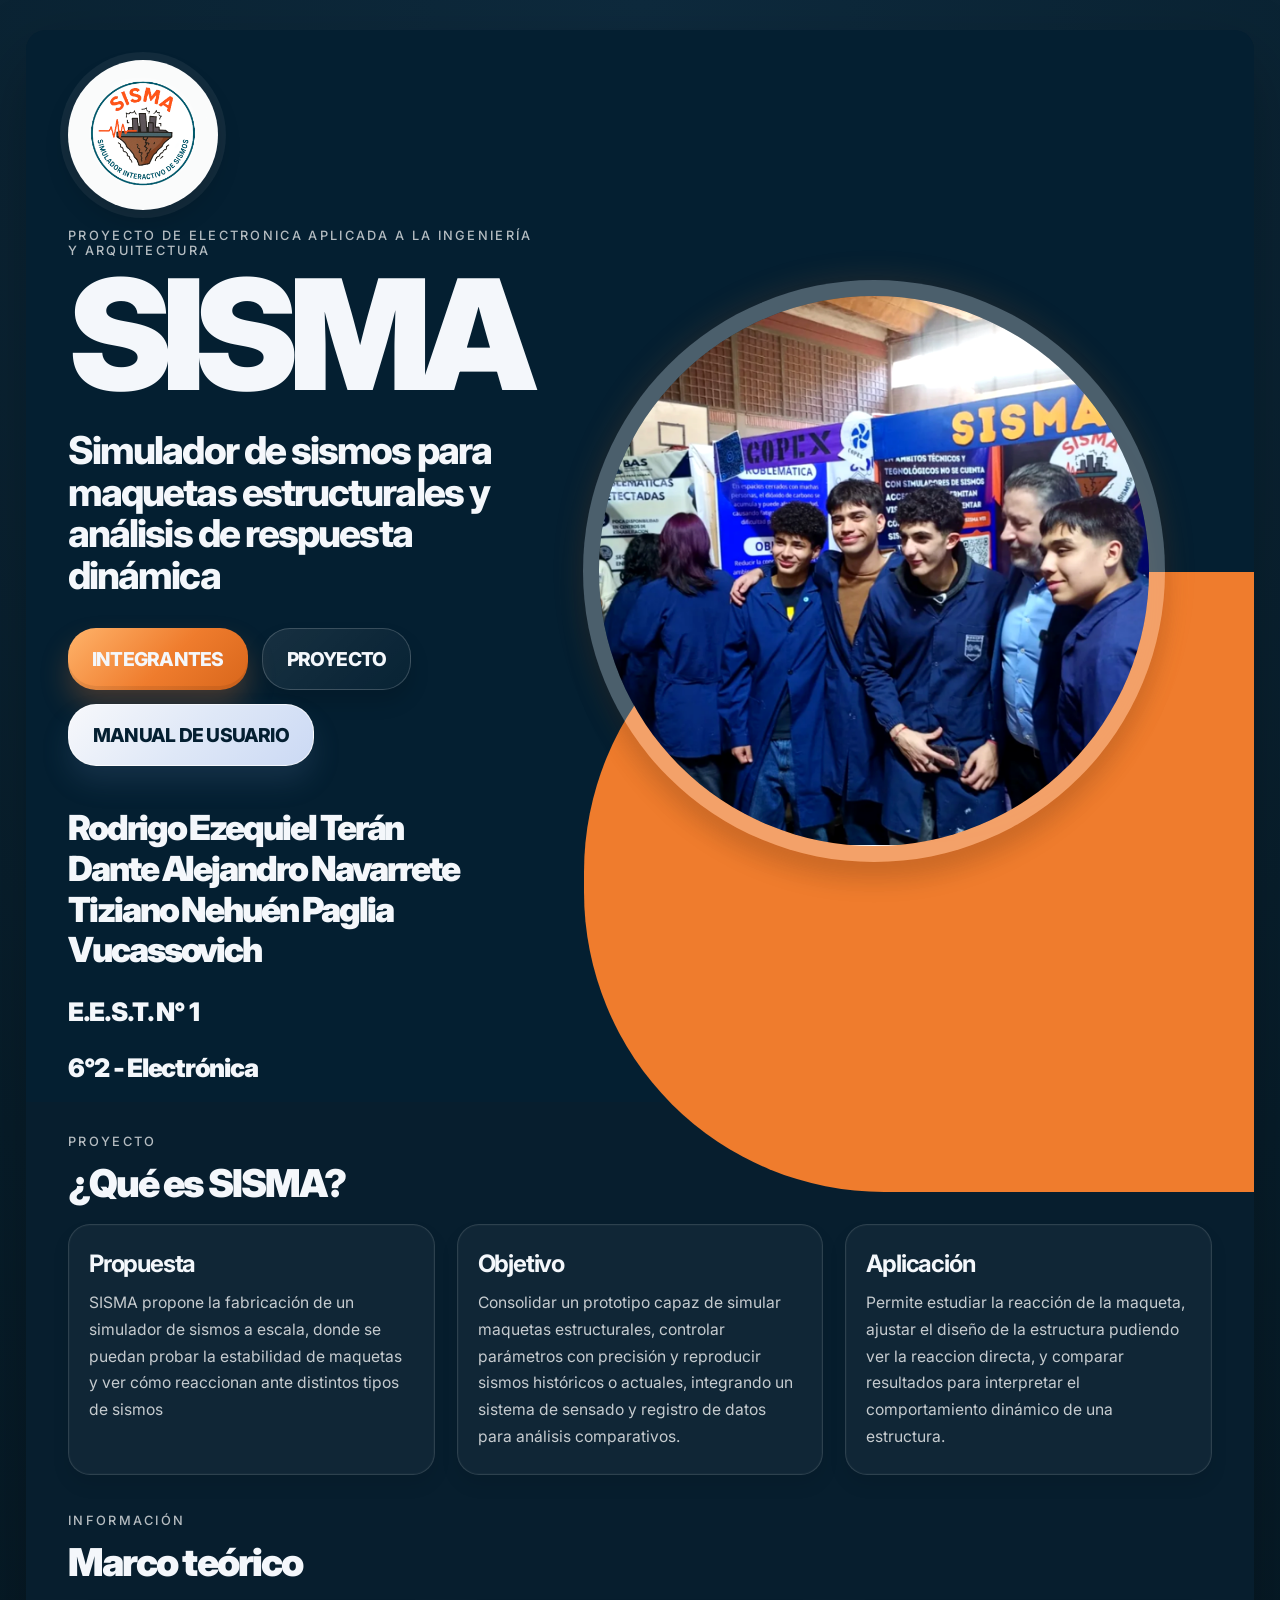
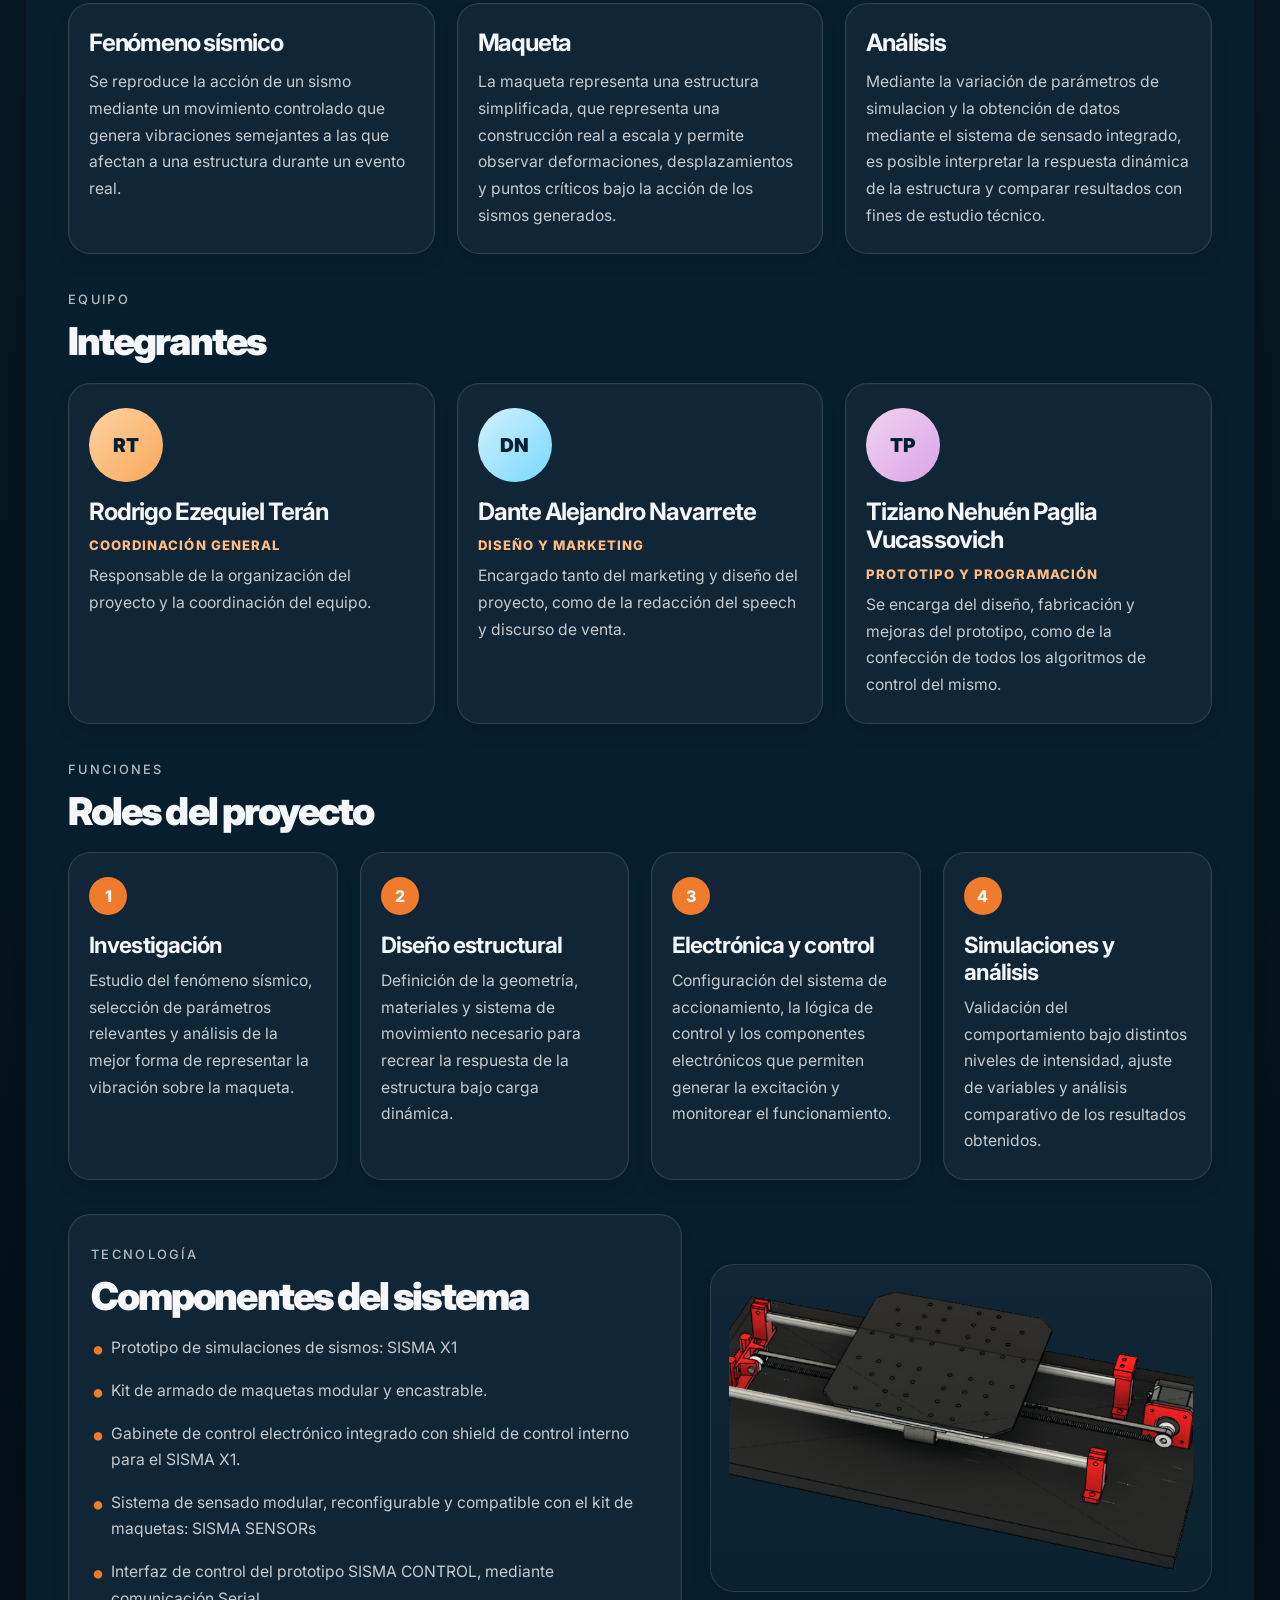
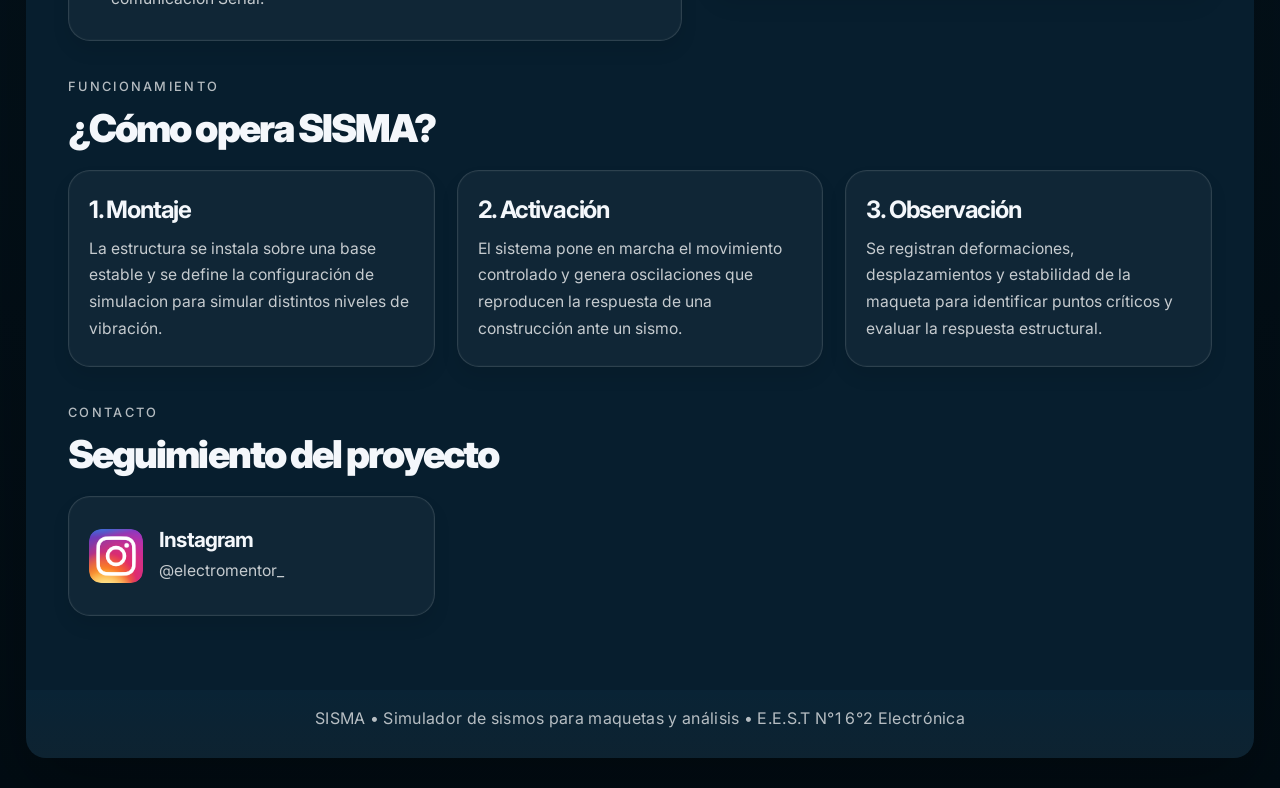
==== index.html @ 243d4f18 "imagenes" ====
<!DOCTYPE html>
<html lang="es">

<head>
    <meta charset="UTF-8">
    <meta name="viewport" content="width=device-width, initial-scale=1.0">
    <meta name="description" content="SISMA - Simulador de sismos para maquetas y análisis.">
    <title>SISMA | Simulador Interactivo de Sismos</title>
    <link rel="icon" href="Logo 3.png" type="image/png">
    <link rel="preconnect" href="https://fonts.googleapis.com">
    <link rel="preconnect" href="https://fonts.gstatic.com" crossorigin>
    <link href="https://fonts.googleapis.com/css2?family=Inter:wght@300;400;500;600;700;800;900&display=swap" rel="stylesheet">
    <link rel="stylesheet" href="style.css">
</head>

<body>
    <div class="page-shell">
        <header class="hero" id="inicio">
            <div class="hero-left">
                <div class="brand-badge">
                    <img src="Logo 3.png" alt="Logo SISMA">
                </div>

                <div class="eyebrow">Proyecto de electronica aplicada a la ingeniería y arquitectura</div>
                <h1 class="big-title">SISMA</h1>

                <p class="hero-copy">Simulador de sismos para maquetas estructurales y análisis de respuesta dinámica</p>

                <div class="hero-actions">
                    <a class="button primary" href="#equipo">Integrantes</a>
                    <a class="button secondary" href="#proyecto">Proyecto</a>
                    <a class="button tertiary" href="manual.html" target="_blank" rel="noopener">Manual de usuario</a>
                </div>

                <div class="team-summary" id="equipo">
                    <h3>
                        Rodrigo Ezequiel Terán<br>
                        Dante Alejandro Navarrete<br>
                        Tiziano Nehuén Paglia Vucassovich
                    </h3>
                </div>

                <div class="school-line">E.E.S.T. N° 1</div>
                <div class="school-line">6°2 - Electrónica</div>
            </div>

            <div class="hero-right">
                <div class="photo-scene">
                    <div class="photo-frame">
                        <img src="Feria Regional 2025.png" alt="Feria Regional SISMA">
                    </div>
                </div>
            </div>

            
        </header>

        <main class="main-content">
            <section class="section" id="proyecto">
                <div class="section-head">
                    <p class="kicker">Proyecto</p>
                    <h2>¿Qué es SISMA?</h2>
                </div>

                <div class="info-grid">

                    <article class="info-card">
                        <h3>Propuesta</h3>
                        <p>SISMA propone la fabricación de un simulador de sismos a escala, donde se puedan probar la estabilidad de maquetas y ver cómo reaccionan ante distintos tipos de sismos</p>
                    </article>

                    <article class="info-card">
                        <h3>Objetivo</h3>
                        <p>Consolidar un prototipo capaz de simular maquetas estructurales, controlar parámetros con precisión y reproducir sismos históricos o actuales, integrando un sistema de sensado y registro de datos para análisis comparativos.</p>
                    </article>

                    

                    <article class="info-card">
                        <h3>Aplicación</h3>
                        <p>Permite estudiar la reacción de la maqueta, ajustar el diseño de la estructura pudiendo ver la reaccion directa, y comparar resultados para interpretar el comportamiento dinámico de una estructura.</p>
                    </article>
                </div>
            </section>

            <section class="section">
                <div class="section-head">
                    <p class="kicker">Información</p>
                    <h2>Marco teórico</h2>
                </div>

                <div class="info-grid">
                    <article class="info-card">
                        <h3>Fenómeno sísmico</h3>
                        <p>Se reproduce la acción de un sismo mediante un movimiento controlado que genera vibraciones semejantes a las que afectan a una estructura durante un evento real.</p>
                    </article>

                    <article class="info-card">
                        <h3>Maqueta</h3>
                        <p>La maqueta representa una estructura simplificada, que representa una construcción real a escala y permite observar deformaciones, desplazamientos y puntos críticos bajo la acción de los sismos generados.</p>
                    </article>

                    <article class="info-card">
                        <h3>Análisis</h3>
                        <p>Mediante la variación de parámetros de simulacion y la obtención de datos mediante el sistema de sensado integrado, es posible interpretar la respuesta dinámica de la estructura y comparar resultados con fines de estudio técnico.</p>
                    </article>
                </div>
            </section>

            <section class="section">
                <div class="section-head">
                    <p class="kicker">Equipo</p>
                    <h2>Integrantes</h2>
                </div>

                <div class="team-grid">
                    <article class="member-card">
                        <div class="avatar avatar-one">RT</div>
                        <h3>Rodrigo Ezequiel Terán</h3>
                        <span class="role">Coordinación general</span>
                        <p>Responsable de la organización del proyecto y la coordinación del equipo.</p>
                    </article>

                    <article class="member-card">
                        <div class="avatar avatar-two">DN</div>
                        <h3>Dante Alejandro Navarrete</h3>
                        <span class="role">Diseño y marketing</span>
                        <p>Encargado tanto del marketing y diseño del proyecto, como de la redacción del speech y discurso de venta.</p>
                    </article>

                    <article class="member-card">
                        <div class="avatar avatar-three">TP</div>
                        <h3>Tiziano Nehuén Paglia Vucassovich</h3>
                        <span class="role">Prototipo y programación</span>
                        <p>Se encarga del diseño, fabricación y mejoras del prototipo, como de la confección de todos los algoritmos de control del mismo.</p>
                    </article>
                </div>
            </section>

            <section class="section">
                <div class="section-head">
                    <p class="kicker">Funciones</p>
                    <h2>Roles del proyecto</h2>
                </div>

                <div class="role-grid">
                    <article class="role-card">
                        <span class="role-tag">1</span>
                        <h3>Investigación</h3>
                        <p>Estudio del fenómeno sísmico, selección de parámetros relevantes y análisis de la mejor forma de representar la vibración sobre la maqueta.</p>
                    </article>

                    <article class="role-card">
                        <span class="role-tag">2</span>
                        <h3>Diseño estructural</h3>
                        <p>Definición de la geometría, materiales y sistema de movimiento necesario para recrear la respuesta de la estructura bajo carga dinámica.</p>
                    </article>

                    <article class="role-card">
                        <span class="role-tag">3</span>
                        <h3>Electrónica y control</h3>
                        <p>Configuración del sistema de accionamiento, la lógica de control y los componentes electrónicos que permiten generar la excitación y monitorear el funcionamiento.</p>
                    </article>

                    <article class="role-card">
                        <span class="role-tag">4</span>
                        <h3>Simulaciones y análisis</h3>
                        <p>Validación del comportamiento bajo distintos niveles de intensidad, ajuste de variables y análisis comparativo de los resultados obtenidos.</p>
                    </article>
                </div>
            </section>

            <section class="section split-section">
                <div class="tech-panel">
                    <div class="section-head left-aligned">
                        <p class="kicker">Tecnología</p>
                        <h2>Componentes del sistema</h2>
                    </div>

                    <ul class="tech-list">
                        <li>Prototipo de simulaciones de sismos: SISMA X1</li>
                        <li>Kit de armado de maquetas modular y encastrable.</li>
                        <li>Gabinete de control electrónico integrado con shield de control interno para el SISMA X1.</li>
                        <li>Sistema de sensado modular, reconfigurable y compatible con el kit de maquetas: SISMA SENSORs</li>
                        <li>Interfaz de control del prototipo SISMA CONTROL, mediante comunicación Serial.</li>
                    </ul>
                </div>

                <a class="prototype-link" href="galeria.html" aria-label="Ver todas las imágenes del prototipo SISMA">
                    <div class="prototype-panel">
                        <img src="Prototipo.png" alt="Prototipo SISMA">
                    </div>
                </a>
            </section>

            <section class="section">
                <div class="section-head">
                    <p class="kicker">Funcionamiento</p>
                    <h2>¿Cómo opera SISMA?</h2>
                </div>

                <div class="info-grid">
                    <article class="info-card">
                        <h3>1. Montaje</h3>
                        <p>La estructura se instala sobre una base estable y se define la configuración de simulacion para simular distintos niveles de vibración.</p>
                    </article>

                    <article class="info-card">
                        <h3>2. Activación</h3>
                        <p>El sistema pone en marcha el movimiento controlado y genera oscilaciones que reproducen la respuesta de una construcción ante un sismo.</p>
                    </article>

                    <article class="info-card">
                        <h3>3. Observación</h3>
                        <p>Se registran deformaciones, desplazamientos y estabilidad de la maqueta para identificar puntos críticos y evaluar la respuesta estructural.</p>
                    </article>
                </div>
            </section>

            <section class="section">
                <div class="section-head">
                    <p class="kicker">Contacto</p>
                    <h2>Seguimiento del proyecto</h2>
                </div>

                <div class="contact-grid">
                    <a class="contact-card" href="https://www.instagram.com/electromentor_/" target="_blank" rel="noopener" aria-label="Instagram SISMA">
                        <img src="instagram.png" alt="Instagram SISMA">
                        <div>
                            <h3>Instagram</h3>
                            <span>@electromentor_</span>
                        </div>
                    </a>

                   
                </div>
            </section>
        </main>

        <footer class="site-footer">
            SISMA • Simulador de sismos para maquetas y análisis • E.E.S.T N°1 6°2 Electrónica
        </footer>
    </div>
</body>

</html>
---- style.css ----
:root {
    --navy: #041f31;
    --navy-soft: #0d2d42;
    --orange: #ef7c2d;
    --orange-deep: #d8661b;
    --orange-soft: #ffb36a;
    --white: #f4f7fb;
    --muted: rgba(255, 255, 255, 0.76);
    --panel: rgba(255, 255, 255, 0.04);
    --line: rgba(255, 255, 255, 0.12);
    --shadow: rgba(3, 19, 31, 0.22);
    --bg: #dfe2e6;
    --glow: rgba(239, 124, 45, 0.32);
}

* {
    box-sizing: border-box;
}

html {
    scroll-behavior: smooth;
}

body {
    margin: 0;
    background: radial-gradient(circle at top, #0e2a3d 0%, #071d2a 32%, #020c13 100%);
    color: var(--white);
    font-family: 'Inter', sans-serif;
    -webkit-font-smoothing: antialiased;
    -moz-osx-font-smoothing: grayscale;
}

img {
    max-width: 100%;
    display: block;
}

p,
h1,
h2,
h3,
h4 {
    margin: 0;
}

a {
    color: inherit;
    text-decoration: none;
}

.page-shell {
    position: relative;
    width: min(1320px, calc(100% - 52px));
    margin: 30px auto;
    background: var(--navy);
    border-radius: 20px;
    overflow: hidden;
    box-shadow: 0 30px 70px rgba(0, 0, 0, 0.28);
}

.hero {
    position: relative;
    display: grid;
    grid-template-columns: 0.9fr 1.3fr;
    align-items: center;
    min-height: 820px;
    padding: 30px 42px 20px;
    background: var(--navy);
}

.hero::after {
    content: "";
    position: absolute;
    right: -130px;
    bottom: -90px;
    width: 800px;
    height: 620px;
    background: var(--orange);
    border-radius: 300px 0 0 300px;
    z-index: 0;
}

.hero-left,
.hero-right {
    position: relative;
    z-index: 1;
}

.brand-badge {
    display: inline-flex;
    align-items: center;
    justify-content: center;
    width: 150px;
    height: 150px;
    border-radius: 50%;
    background: rgba(255, 255, 255, 0.98);
    margin-bottom: 18px;
    box-shadow: 0 12px 24px rgba(0, 0, 0, 0.15), 0 0 0 8px rgba(255, 255, 255, 0.06);
    overflow: hidden;
    animation: floatBadge 4.5s ease-in-out infinite;
}

.brand-badge img {
    width: 88%;
    height: 88%;
    object-fit: contain;
    border-radius: 50%;
}

@keyframes floatBadge {
    0%, 100% { transform: translateY(0px); }
    50% { transform: translateY(-8px); }
}

.eyebrow,
.kicker {
    display: inline-block;
    font-size: 0.8rem;
    letter-spacing: 0.18em;
    text-transform: uppercase;
    color: rgba(255, 255, 255, 0.7);
    font-weight: 500;
}

.big-title {
    margin-top: 8px;
    font-size: clamp(5.1rem, 12vw, 13rem);
    line-height: 0.88;
    font-weight: 900;
    letter-spacing: -0.07em;
    color: var(--white);
}

.hero-copy {
    margin-top: 28px;
    max-width: 760px;
    font-size: clamp(2.1rem, 3vw, 4rem);
    line-height: 1.08;
    letter-spacing: -0.05em;
    font-weight: 800;
    color: var(--white);
}

.hero-actions {
    display: flex;
    flex-wrap: wrap;
    gap: 14px;
    margin-top: 32px;
}

.button {
    position: relative;
    display: inline-flex;
    align-items: center;
    justify-content: center;
    min-height: 62px;
    padding: 0 24px;
    border-radius: 28px;
    font-size: 1.2rem;
    font-weight: 800;
    letter-spacing: -0.04em;
    text-transform: uppercase;
    overflow: hidden;
    isolation: isolate;
    transition: transform 0.25s ease, box-shadow 0.25s ease, filter 0.25s ease, border-color 0.25s ease;
    box-shadow: 0 12px 20px rgba(0, 0, 0, 0.14);
}

.button::before {
    content: "";
    position: absolute;
    inset: 0;
    background: linear-gradient(120deg, transparent 0%, rgba(255, 255, 255, 0.38) 48%, transparent 100%);
    transform: translateX(-140%);
    transition: transform 0.7s ease;
    z-index: -1;
}

.button:hover,
.button:focus-visible {
    transform: translateY(-3px) scale(1.01);
    filter: brightness(1.06);
    box-shadow: 0 18px 26px rgba(0, 0, 0, 0.18), 0 0 24px rgba(255, 179, 106, 0.2);
}

.button:hover::before,
.button:focus-visible::before {
    transform: translateX(140%);
}

.button.primary {
    background: linear-gradient(135deg, var(--orange-soft), var(--orange) 55%, var(--orange-deep));
    color: var(--white);
    box-shadow: inset 0 -4px 0 rgba(0, 0, 0, 0.08), 0 16px 28px rgba(239, 124, 45, 0.26);
}

.button.secondary {
    border: 1px solid rgba(255, 255, 255, 0.18);
    color: var(--white);
    background: linear-gradient(135deg, rgba(255, 255, 255, 0.08), rgba(255, 255, 255, 0.02));
}

.button.tertiary {
    background: linear-gradient(135deg, #f7f8fb, #dfe8f7 50%, #cbd9f4);
    color: var(--navy);
    border: 1px solid rgba(255, 255, 255, 0.7);
    box-shadow: 0 16px 28px rgba(97, 126, 170, 0.18);
}

.team-summary {
    margin-top: 42px;
    max-width: 780px;
}

.team-summary h3 {
    font-size: clamp(1.5rem, 2.7vw, 3.3rem);
    line-height: 1.18;
    letter-spacing: -0.06em;
    font-weight: 900;
    color: var(--white);
}

.school-line {
    margin-top: 26px;
    font-size: clamp(1.35rem, 2vw, 2.5rem);
    line-height: 1.15;
    letter-spacing: -0.05em;
    font-weight: 900;
    color: var(--white);
}

.hero-right {
    display: flex;
    justify-content: flex-end;
    align-items: center;
    min-height: 760px;
}

.photo-scene {
    position: relative;
    display: flex;
    align-items: center;
    justify-content: center;
    width: min(900px, 100%);
    height: 700px;
}

.photo-scene::before {
    content: "";
    position: absolute;
    right: 12%;
    top: 50%;
    width: 420px;
    height: 420px;
    transform: translateY(-50%);
    background: radial-gradient(circle at 30% 30%, #ffb26b, #ef7c2d 55%, #d15a00 100%);
    border-radius: 50%;
    box-shadow: 0 20px 40px rgba(239, 124, 45, 0.32);
}

.photo-frame {
    position: relative;
    z-index: 1;
    width: min(680px, 86%);
    aspect-ratio: 1 / 1;
    overflow: hidden;
    border-radius: 50%;
    border: 16px solid rgba(255, 255, 255, 0.16);
    box-shadow: 0 18px 24px rgba(0, 0, 0, 0.15), 0 0 32px rgba(239, 124, 45, 0.15);
    background: rgba(255, 255, 255, 0.15);
    transition: transform 0.35s ease, box-shadow 0.35s ease;
}

.photo-frame:hover {
    transform: scale(1.02) rotate(-1deg);
    box-shadow: 0 22px 34px rgba(0, 0, 0, 0.18), 0 0 32px rgba(239, 124, 45, 0.2);
}

.photo-frame img {
    width: 100%;
    height: 100%;
    object-fit: cover;
    filter: saturate(1.1) contrast(1.08);
    transition: transform 0.35s ease;
}

.photo-frame:hover img {
    transform: scale(1.05);
}

.page-number {
    position: absolute;
    right: 42px;
    bottom: 18px;
    z-index: 2;
    font-size: 1.2rem;
    font-weight: 700;
    color: rgba(255, 255, 255, 0.75);
}

.main-content {
    padding: 28px 42px 40px;
    background: rgba(8, 31, 46, 0.92);
}

.section {
    margin-bottom: 34px;
}

.section-head {
    margin-bottom: 20px;
}

.section-head h2 {
    margin-top: 12px;
    font-size: clamp(2rem, 3vw, 3rem);
    line-height: 1.1;
    letter-spacing: -0.05em;
    font-weight: 900;
    color: var(--white);
}

.left-aligned {
    margin-bottom: 18px;
}

.info-grid,
.team-grid,
.role-grid,
.contact-grid {
    display: grid;
    gap: 22px;
}

.info-grid {
    grid-template-columns: repeat(3, minmax(0, 1fr));
}

.info-card,
.member-card,
.role-card,
.contact-card,
.tech-panel {
    background: var(--panel);
    border: 1px solid var(--line);
    border-radius: 22px;
    padding: 24px 20px;
    box-shadow: inset 0 0 0 1px rgba(255, 255, 255, 0.02), 0 10px 18px rgba(0, 0, 0, 0.08);
    transition: transform 0.28s ease, box-shadow 0.28s ease, border-color 0.28s ease, background 0.28s ease;
}

.info-card:hover,
.member-card:hover,
.role-card:hover,
.contact-card:hover,
.tech-panel:hover,
.prototype-panel:hover {
    transform: translateY(-6px) scale(1.01);
    border-color: rgba(255, 179, 106, 0.38);
    box-shadow: 0 18px 28px rgba(0, 0, 0, 0.14), 0 0 22px rgba(239, 124, 45, 0.12);
}

.info-card h3 {
    font-size: 1.5rem;
    margin-bottom: 12px;
    letter-spacing: -0.05em;
}

.info-card p,
.member-card p,
.role-card p,
.contact-card span,
.tech-list li {
    color: var(--muted);
    line-height: 1.7;
    font-size: 0.98rem;
}

.team-grid {
    grid-template-columns: repeat(3, minmax(0, 1fr));
}

.member-card {
    text-align: left;
}

.avatar {
    width: 74px;
    height: 74px;
    display: grid;
    place-items: center;
    border-radius: 50%;
    margin-bottom: 16px;
    font-size: 1.2rem;
    font-weight: 900;
    color: var(--navy);
}

.avatar-one {
    background: linear-gradient(135deg, #ffd3a1, #f7a75b);
}

.avatar-two {
    background: linear-gradient(135deg, #d1f2ff, #7ad7ff);
}

.avatar-three {
    background: linear-gradient(135deg, #f2d2ef, #d9a5e8);
}

.member-card h3 {
    font-size: 1.5rem;
    line-height: 1.2;
    letter-spacing: -0.04em;
    margin-bottom: 8px;
}

.role {
    display: inline-block;
    margin-bottom: 10px;
    font-size: 0.82rem;
    font-weight: 800;
    letter-spacing: 0.08em;
    text-transform: uppercase;
    color: #ffbc82;
}

.role-grid {
    grid-template-columns: repeat(4, minmax(0, 1fr));
}

.role-card {
    min-height: 220px;
}

.role-tag {
    display: inline-flex;
    width: 38px;
    height: 38px;
    align-items: center;
    justify-content: center;
    border-radius: 50%;
    background: var(--orange);
    color: var(--white);
    font-weight: 800;
    margin-bottom: 16px;
}

.role-card h3 {
    font-size: 1.4rem;
    margin-bottom: 10px;
    letter-spacing: -0.04em;
}

.split-section {
    display: grid;
    grid-template-columns: 1.1fr 0.9fr;
    gap: 28px;
    align-items: center;
}

.tech-panel {
    padding: 28px 22px;
}

.tech-list {
    list-style: none;
    padding: 0;
    margin: 0;
    display: grid;
    gap: 16px;
}

.tech-list li {
    position: relative;
    padding-left: 20px;
}

.tech-list li::before {
    content: "•";
    position: absolute;
    left: 0;
    color: var(--orange);
    font-size: 1.7rem;
    line-height: 1;
}

.prototype-link {
    display: block;
    transition: transform 0.28s ease, filter 0.28s ease;
}

.prototype-link:hover {
    transform: translateY(-4px);
    filter: brightness(1.04);
}

.prototype-panel {
    background: linear-gradient(180deg, rgba(255, 255, 255, 0.04), rgba(255, 255, 255, 0.02));
    border: 1px solid var(--line);
    border-radius: 24px;
    padding: 18px;
    transition: transform 0.28s ease, box-shadow 0.28s ease, border-color 0.28s ease;
    box-shadow: 0 12px 22px rgba(0, 0, 0, 0.08);
}

.prototype-panel img {
    width: 100%;
    border-radius: 18px;
    object-fit: cover;
    min-height: 290px;
    transition: transform 0.35s ease, filter 0.35s ease;
}

.prototype-panel:hover img {
    transform: scale(1.02);
    filter: saturate(1.1) contrast(1.06);
}

.gallery-page {
    min-height: 100vh;
    background: linear-gradient(180deg, #061f2d 0%, #071522 100%);
    color: var(--white);
    padding: 40px 20px 60px;
}

.gallery-shell {
    width: min(1200px, 100%);
    margin: 0 auto;
}

.gallery-header {
    text-align: center;
    margin-bottom: 30px;
}

.gallery-header h1 {
    font-size: clamp(2.2rem, 5vw, 4rem);
    letter-spacing: -0.06em;
    margin-bottom: 12px;
}

.gallery-header p {
    color: var(--muted);
    font-size: 1.05rem;
}

.gallery-grid {
    display: grid;
    grid-template-columns: repeat(auto-fit, minmax(230px, 1fr));
    gap: 22px;
}

.gallery-card {
    background: rgba(255, 255, 255, 0.04);
    border: 1px solid var(--line);
    border-radius: 22px;
    padding: 14px;
    overflow: hidden;
    box-shadow: 0 18px 28px rgba(0, 0, 0, 0.12);
    transition: transform 0.25s ease, border-color 0.25s ease, box-shadow 0.25s ease;
}

.gallery-card:hover {
    transform: translateY(-6px);
    border-color: rgba(255, 179, 106, 0.4);
    box-shadow: 0 22px 32px rgba(0, 0, 0, 0.18), 0 0 18px rgba(239, 124, 45, 0.12);
}

.gallery-card img {
    width: 100%;
    height: 220px;
    object-fit: cover;
    border-radius: 16px;
    display: block;
    transition: transform 0.3s ease;
}

.gallery-card:hover img {
    transform: scale(1.03);
}

.gallery-back {
    display: inline-flex;
    align-items: center;
    justify-content: center;
    margin-bottom: 24px;
    padding: 12px 18px;
    border-radius: 999px;
    border: 1px solid rgba(255, 255, 255, 0.18);
    background: rgba(255, 255, 255, 0.04);
    color: var(--white);
    font-weight: 700;
    transition: transform 0.25s ease, background 0.25s ease;
}

.gallery-back:hover {
    transform: translateX(-2px);
    background: rgba(255, 255, 255, 0.08);
}

.contact-grid {
    grid-template-columns: repeat(3, minmax(0, 1fr));
}

.contact-card {
    display: flex;
    align-items: center;
    gap: 16px;
    min-height: 120px;
}

.contact-card img {
    width: 54px;
    height: 54px;
    object-fit: contain;
    border-radius: 12px;
    transition: transform 0.25s ease;
}

.contact-card:hover img {
    transform: rotate(-6deg) scale(1.08);
}

.contact-card h3 {
    font-size: 1.3rem;
    margin-bottom: 6px;
    letter-spacing: -0.04em;
}

.site-footer {
    padding: 18px 20px 30px;
    text-align: center;
    color: rgba(255, 255, 255, 0.7);
    letter-spacing: 0.02em;
    background: linear-gradient(180deg, rgba(255, 255, 255, 0.02), rgba(239, 124, 45, 0.04));
}

:focus-visible {
    outline: 3px solid rgba(255, 179, 106, 0.9);
    outline-offset: 3px;
}

@media (max-width: 1100px) {
    .hero {
        grid-template-columns: 1fr;
        padding-bottom: 60px;
    }

    .hero::after {
        right: -140px;
        bottom: -40px;
        width: 740px;
        height: 510px;
    }

    .hero-right {
        min-height: 440px;
        margin-top: 20px;
    }

    .photo-scene {
        width: min(620px, 100%);
        height: 500px;
    }

    .info-grid,
    .team-grid,
    .role-grid,
    .contact-grid,
    .split-section {
        grid-template-columns: 1fr;
    }
}

@media (max-width: 640px) {
    .page-shell {
        width: calc(100% - 18px);
        margin: 10px auto;
    }

    .hero {
        padding: 18px 18px 18px;
        min-height: auto;
    }

    .brand-badge {
        width: 112px;
        height: 112px;
    }

    .big-title {
        font-size: 4.5rem;
    }

    .hero-copy {
        font-size: 2.1rem;
    }

    .button {
        width: 100%;
    }

    .main-content {
        padding: 18px 18px 26px;
    }

    .section-head h2 {
        font-size: 2.2rem;
    }
}
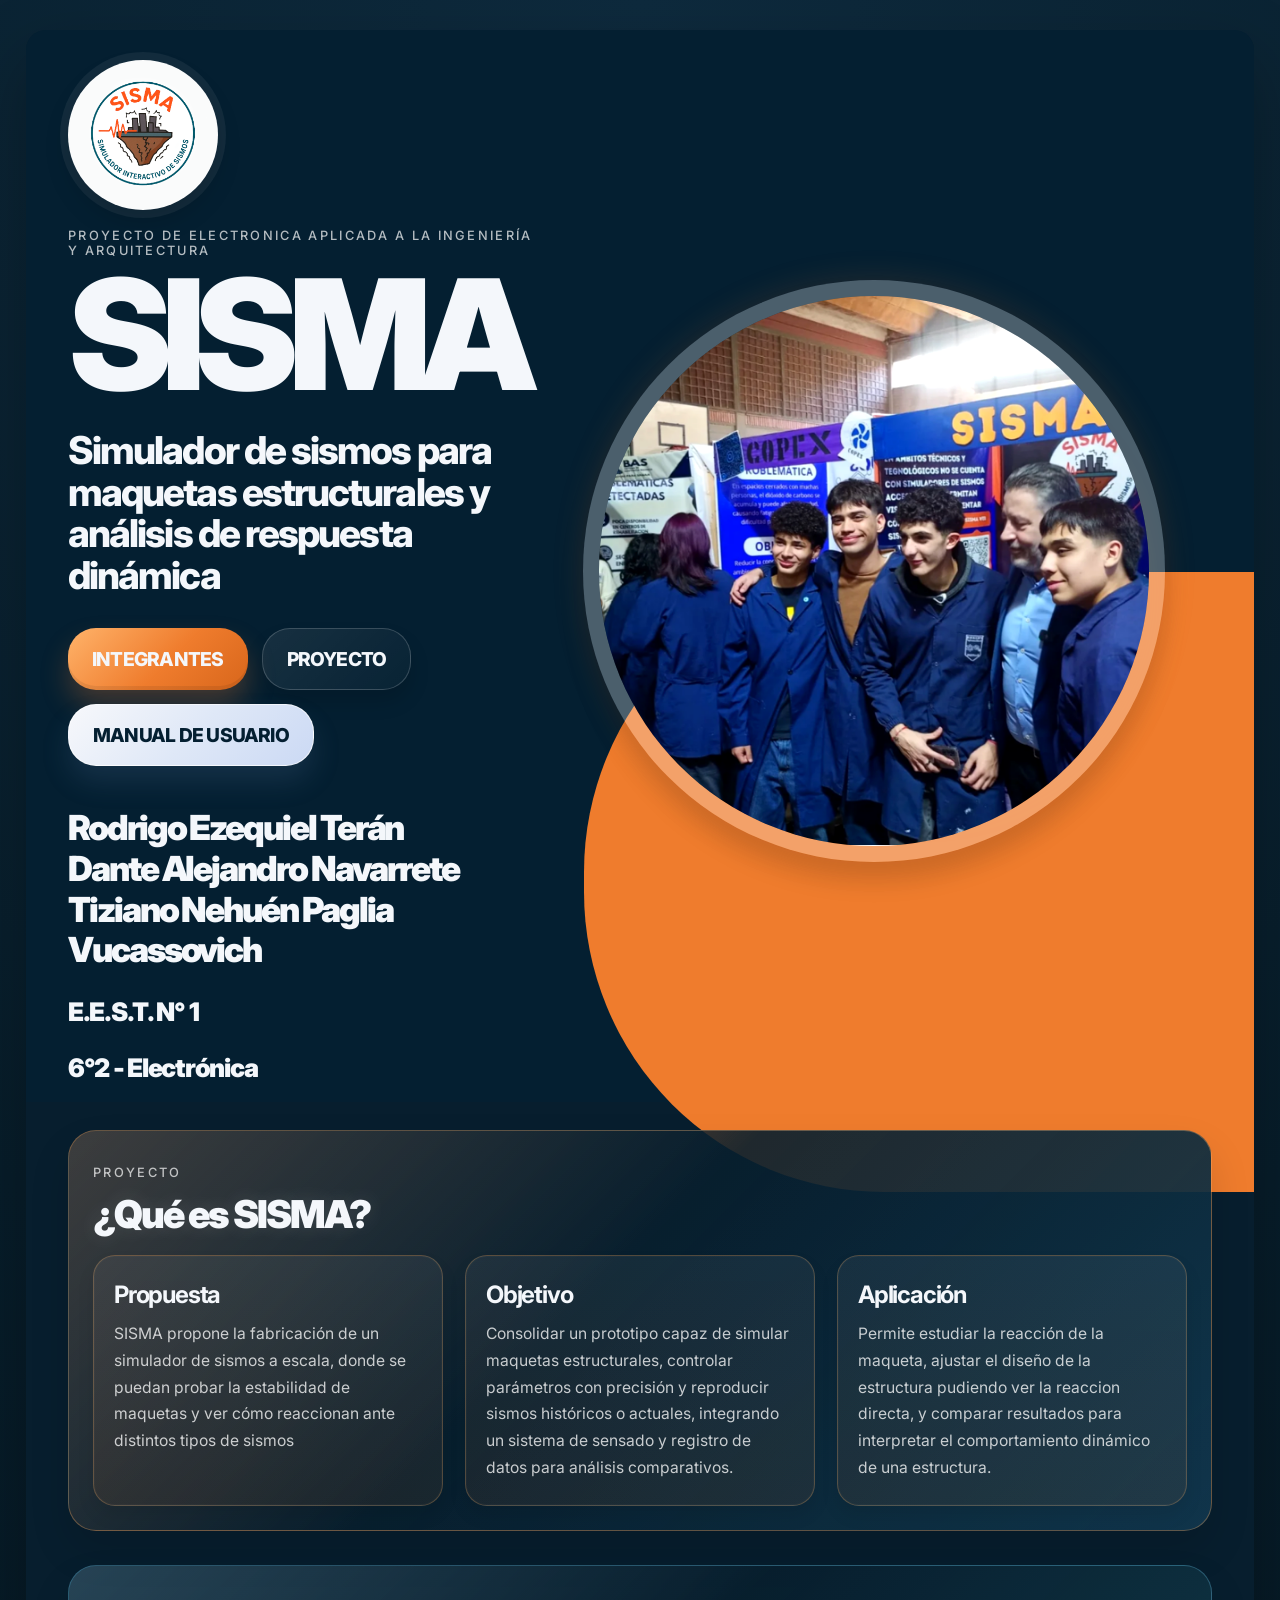
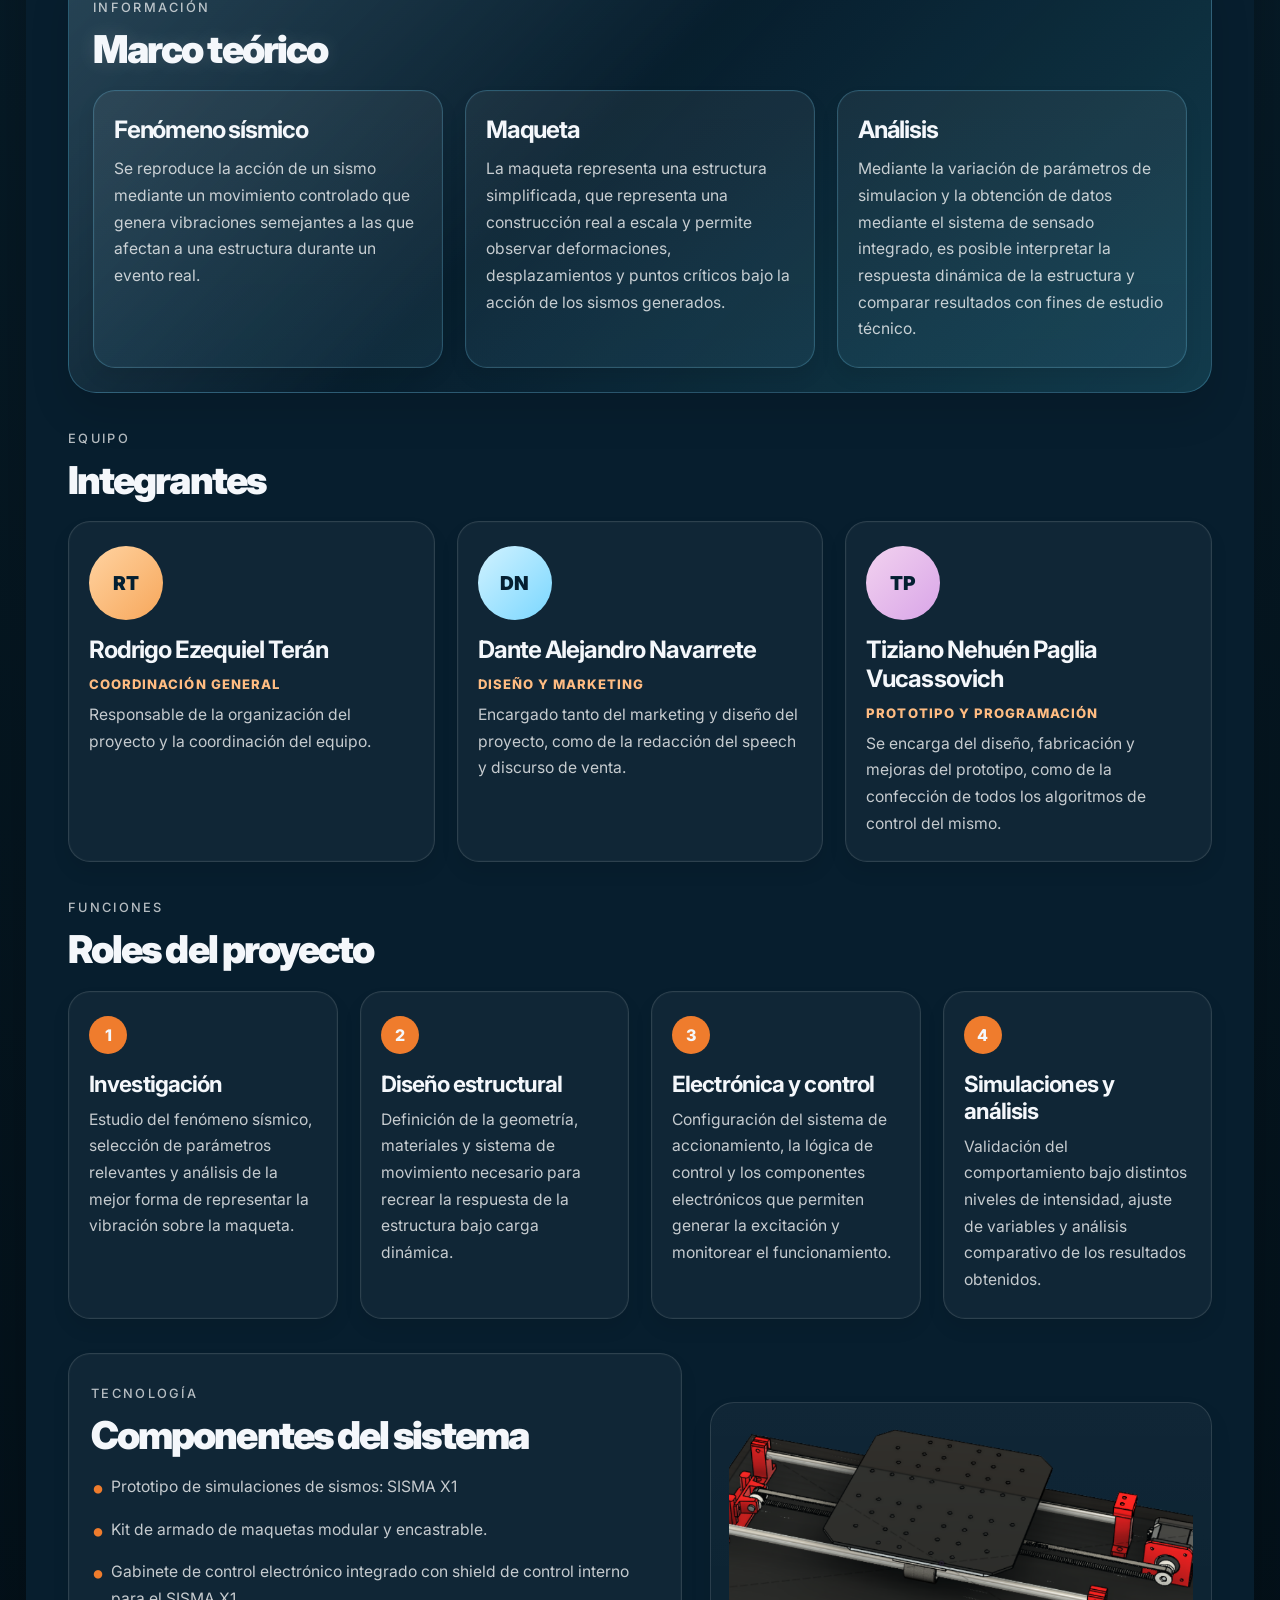
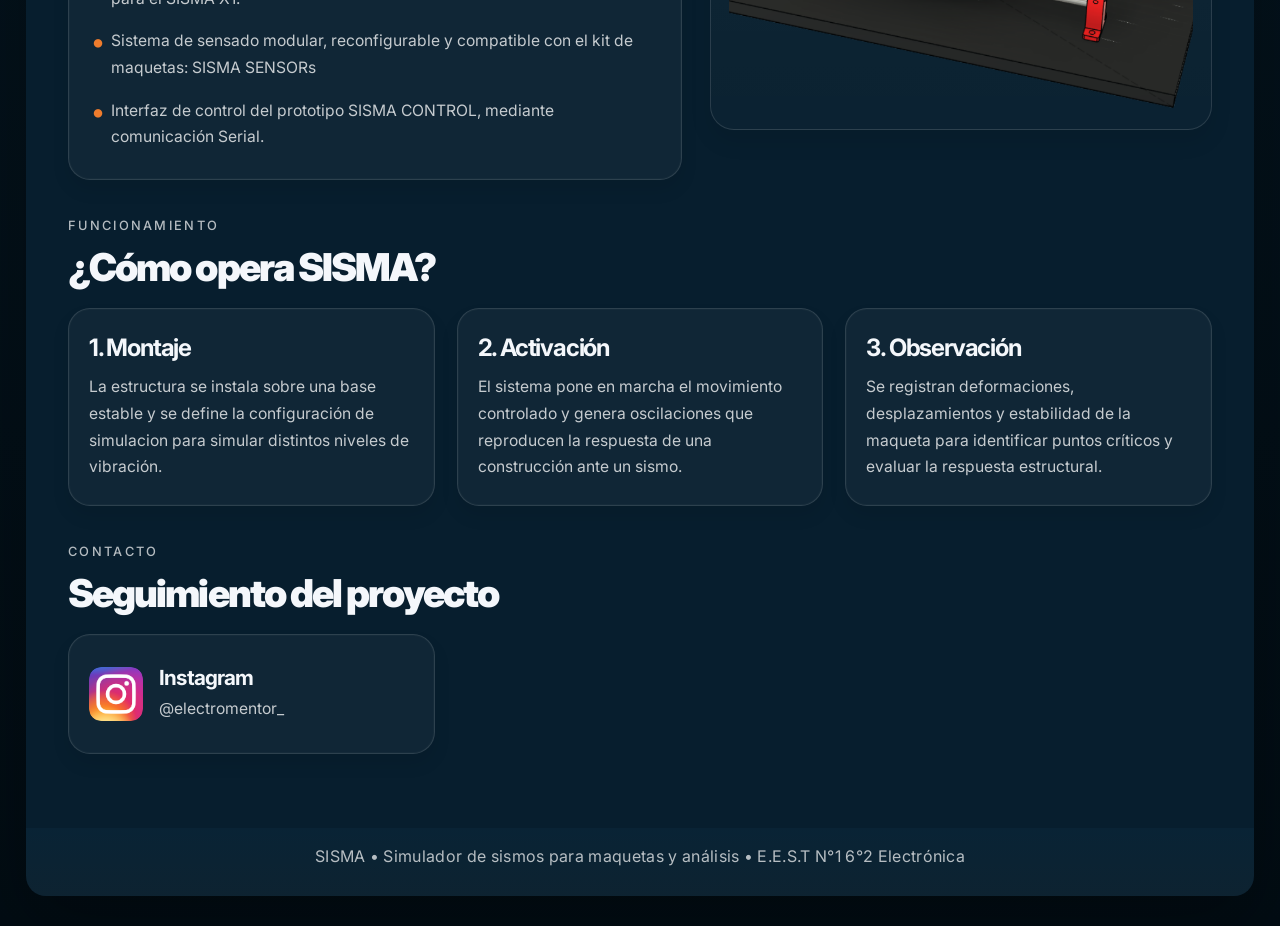
==== commit 7124571b: "estilos" ====
--- a/index.html
+++ b/index.html
@@ -56,7 +56,7 @@
         </header>
 
         <main class="main-content">
-            <section class="section" id="proyecto">
+            <section class="section feature-band feature-band-primary" id="proyecto">
                 <div class="section-head">
                     <p class="kicker">Proyecto</p>
                     <h2>¿Qué es SISMA?</h2>
@@ -83,7 +83,7 @@
                 </div>
             </section>
 
-            <section class="section">
+            <section class="section feature-band feature-band-secondary">
                 <div class="section-head">
                     <p class="kicker">Información</p>
                     <h2>Marco teórico</h2>
--- a/style.css
+++ b/style.css
@@ -308,6 +308,53 @@
     margin-bottom: 34px;
 }
 
+.feature-band {
+    position: relative;
+    padding: 30px 24px 24px;
+    border: 1px solid rgba(255, 255, 255, 0.12);
+    border-radius: 28px;
+    overflow: hidden;
+    box-shadow: 0 20px 40px rgba(0, 0, 0, 0.12);
+}
+
+.feature-band::before {
+    content: "";
+    position: absolute;
+    inset: 0;
+    background: linear-gradient(135deg, rgba(255, 255, 255, 0.08), transparent 45%, rgba(255, 255, 255, 0.03));
+    pointer-events: none;
+}
+
+.feature-band > * {
+    position: relative;
+    z-index: 1;
+}
+
+.feature-band-primary {
+    background: linear-gradient(135deg, rgba(239, 124, 45, 0.16), rgba(8, 31, 46, 0.9) 45%, rgba(9, 48, 71, 0.94));
+    border-color: rgba(255, 179, 106, 0.35);
+}
+
+.feature-band-secondary {
+    background: linear-gradient(135deg, rgba(122, 215, 255, 0.12), rgba(8, 31, 46, 0.9) 45%, rgba(11, 55, 72, 0.94));
+    border-color: rgba(122, 215, 255, 0.28);
+}
+
+.feature-band-primary .info-card {
+    background: linear-gradient(180deg, rgba(255, 255, 255, 0.06), rgba(239, 124, 45, 0.08));
+    border-color: rgba(255, 179, 106, 0.25);
+}
+
+.feature-band-secondary .info-card {
+    background: linear-gradient(180deg, rgba(255, 255, 255, 0.06), rgba(122, 215, 255, 0.08));
+    border-color: rgba(122, 215, 255, 0.24);
+}
+
+.feature-band-primary .section-head h2,
+.feature-band-secondary .section-head h2 {
+    text-shadow: 0 0 20px rgba(255, 255, 255, 0.12);
+}
+
 .section-head {
     margin-bottom: 20px;
 }
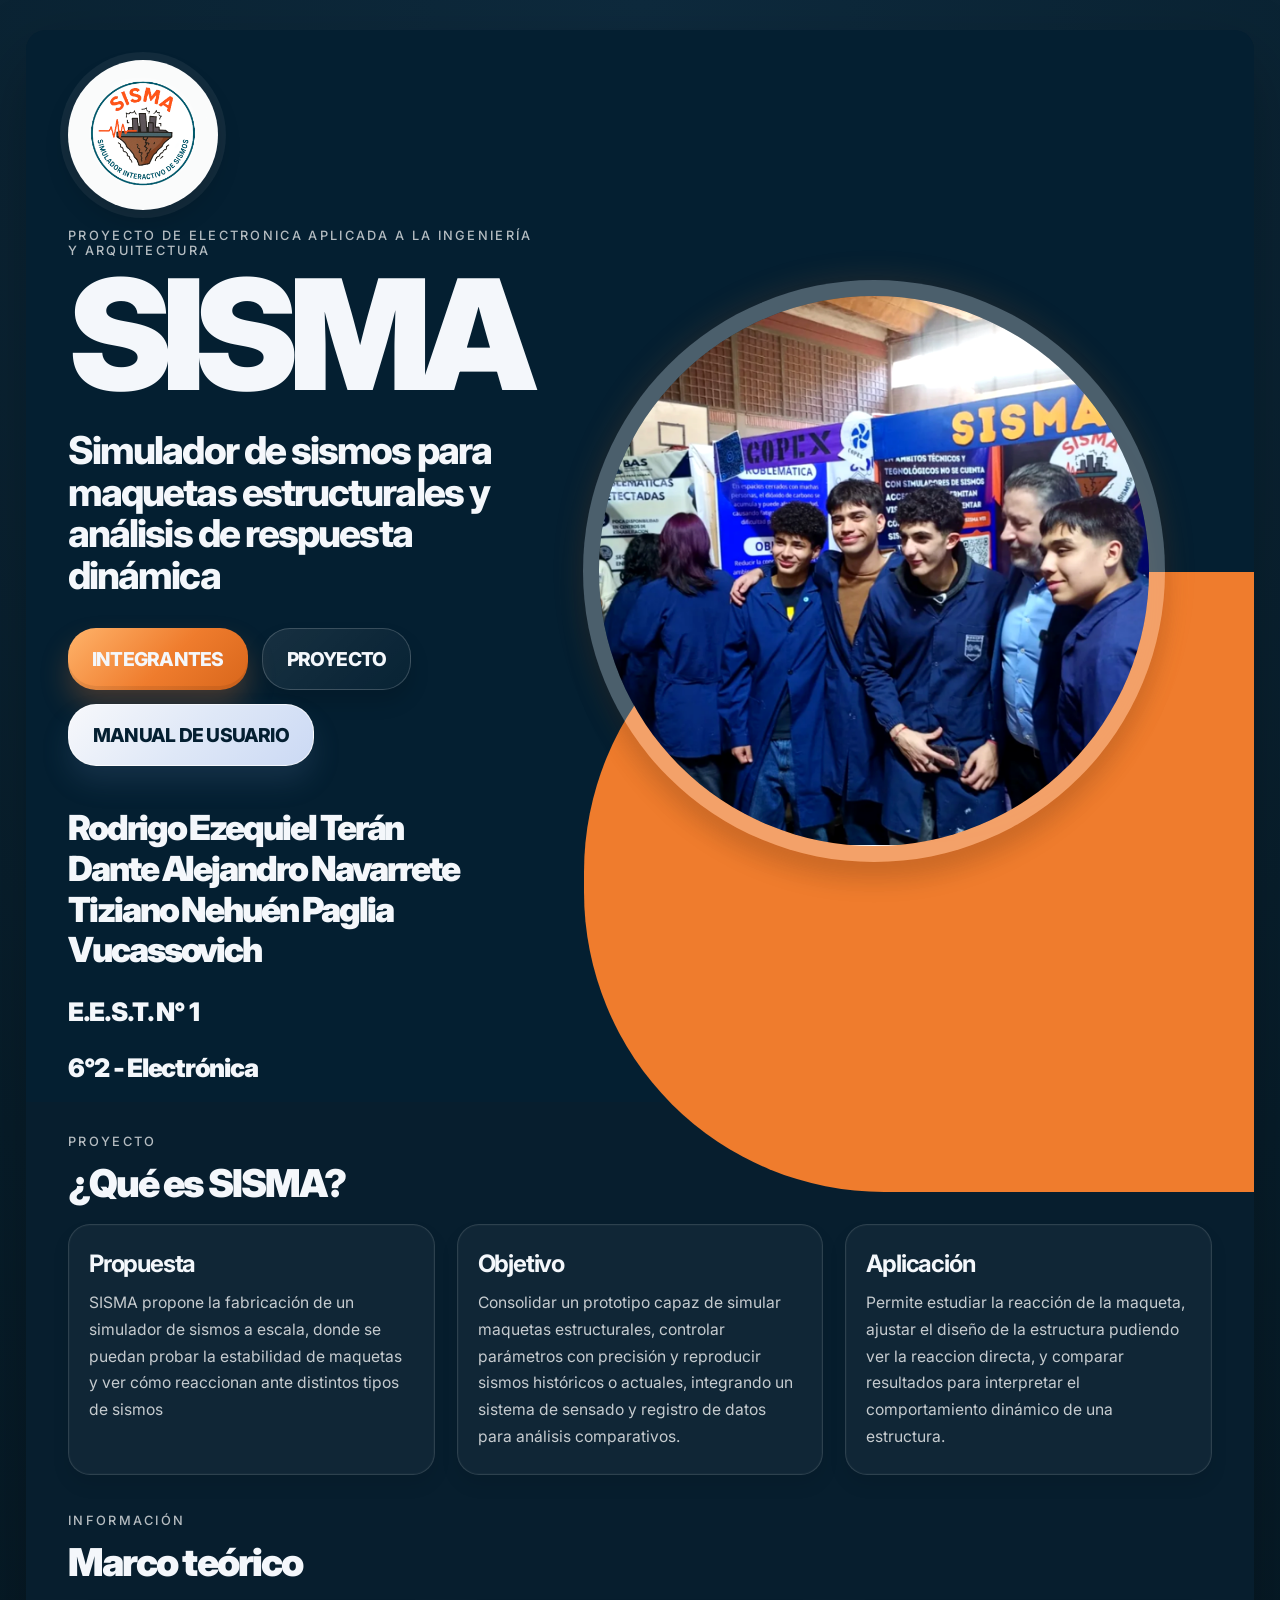
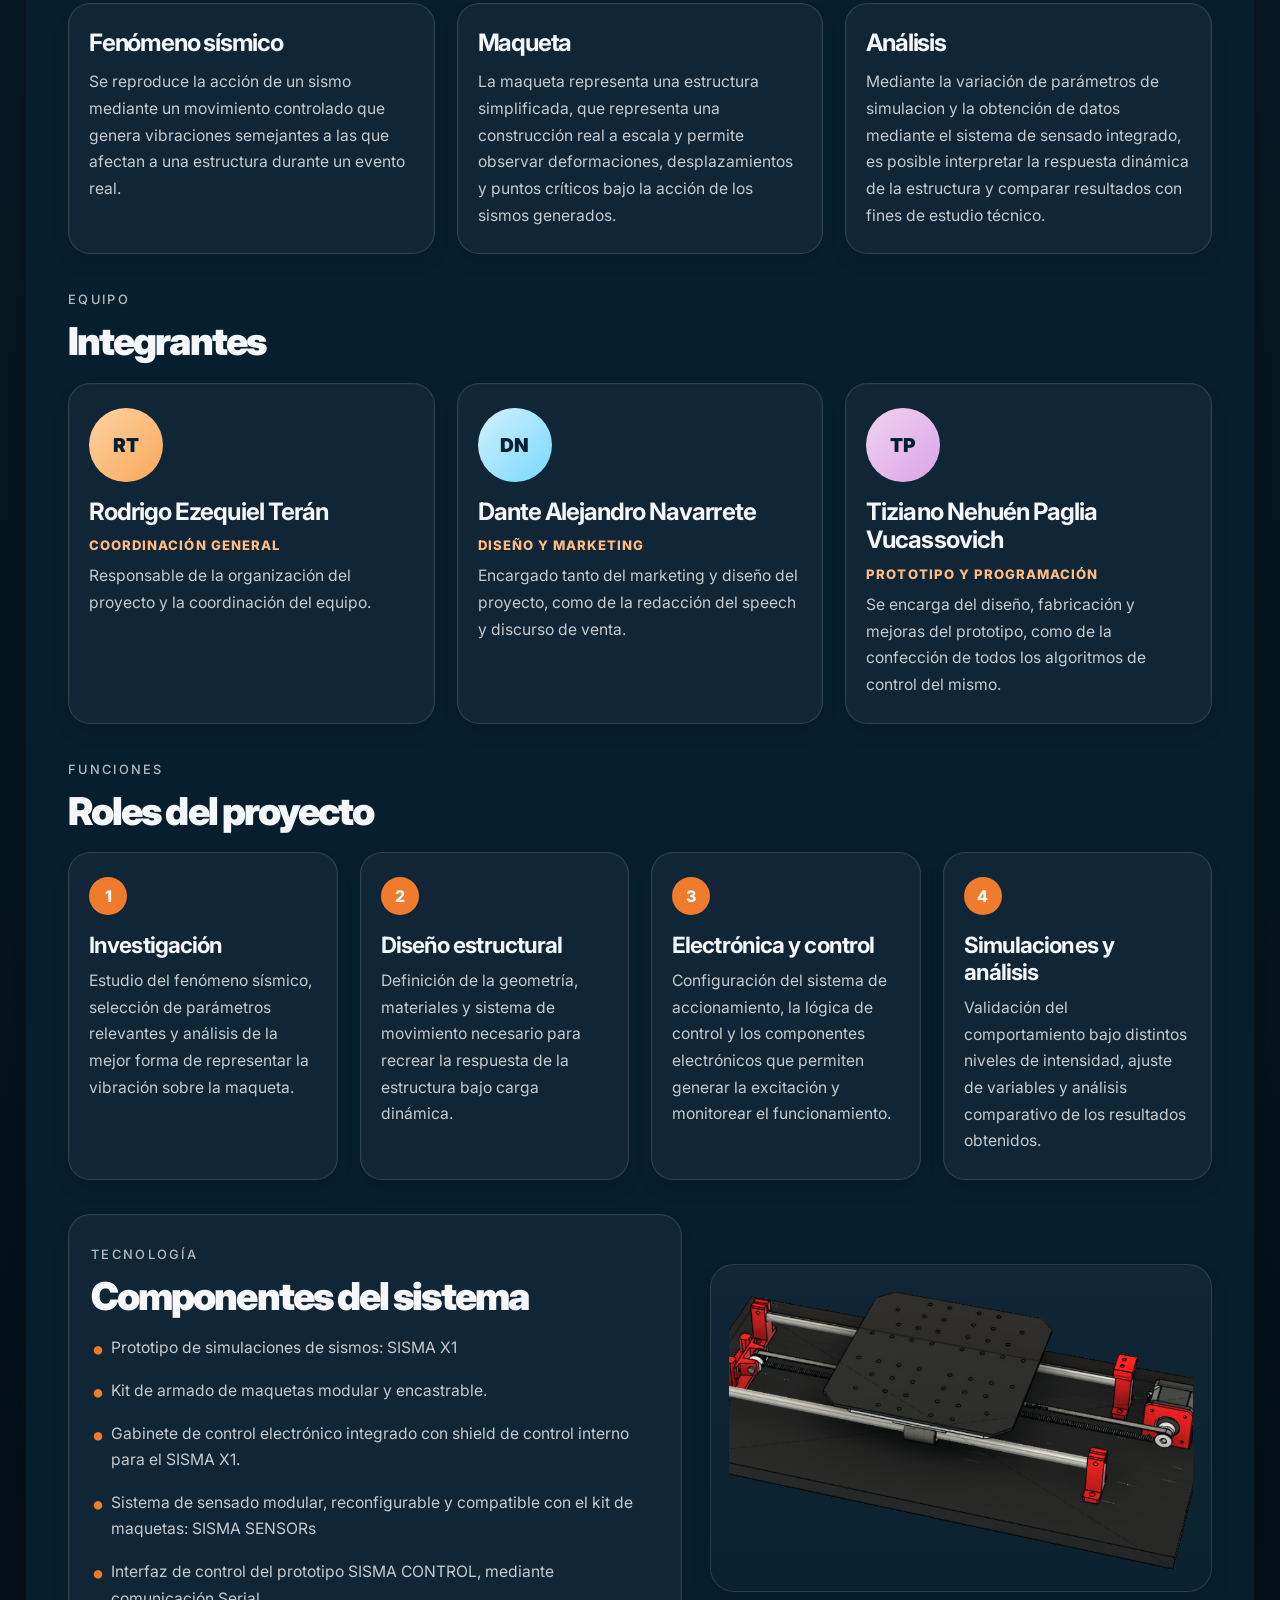
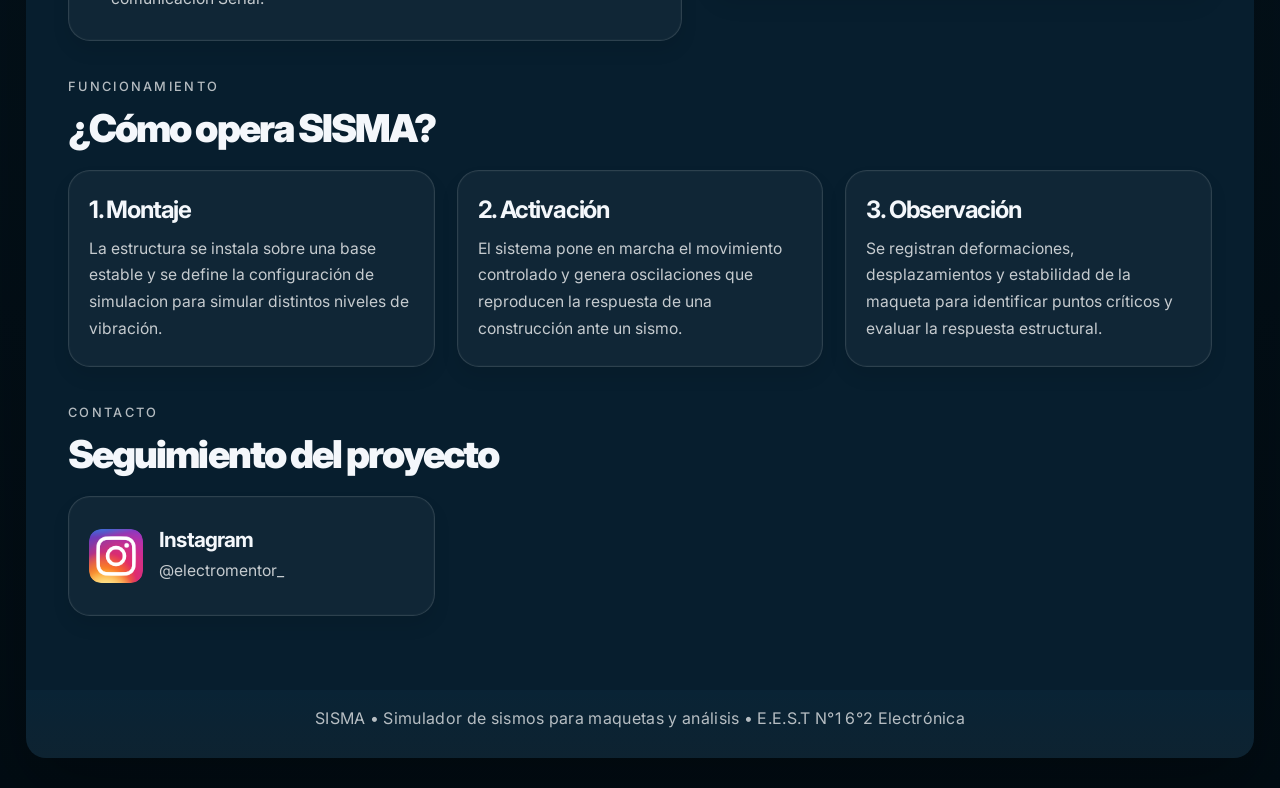
==== commit d57faddc: "c" ====
--- a/index.html
+++ b/index.html
@@ -43,7 +43,6 @@
                 <div class="school-line">E.E.S.T. N° 1</div>
                 <div class="school-line">6°2 - Electrónica</div>
             </div>
-
             <div class="hero-right">
                 <div class="photo-scene">
                     <div class="photo-frame">
@@ -56,7 +55,7 @@
         </header>
 
         <main class="main-content">
-            <section class="section feature-band feature-band-primary" id="proyecto">
+            <section class="section" id="proyecto">
                 <div class="section-head">
                     <p class="kicker">Proyecto</p>
                     <h2>¿Qué es SISMA?</h2>
@@ -83,7 +82,7 @@
                 </div>
             </section>
 
-            <section class="section feature-band feature-band-secondary">
+            <section class="section">
                 <div class="section-head">
                     <p class="kicker">Información</p>
                     <h2>Marco teórico</h2>
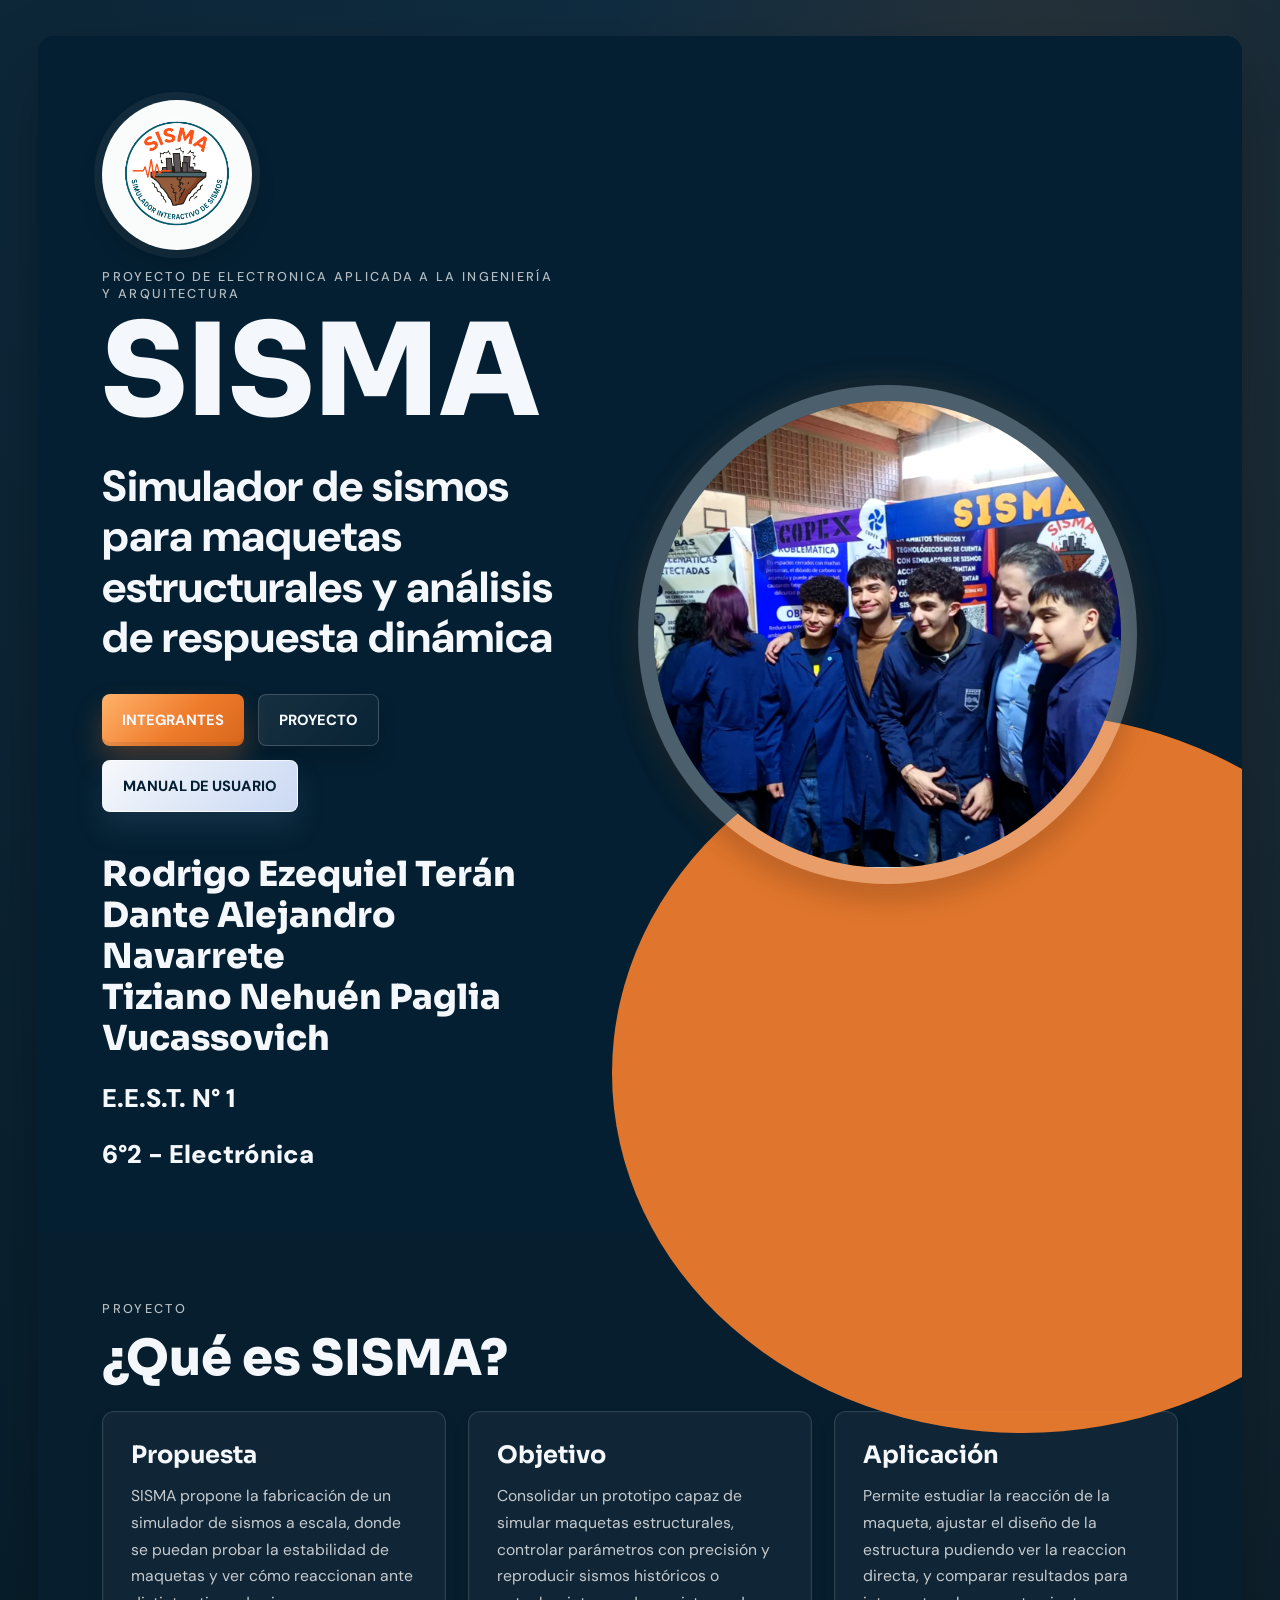
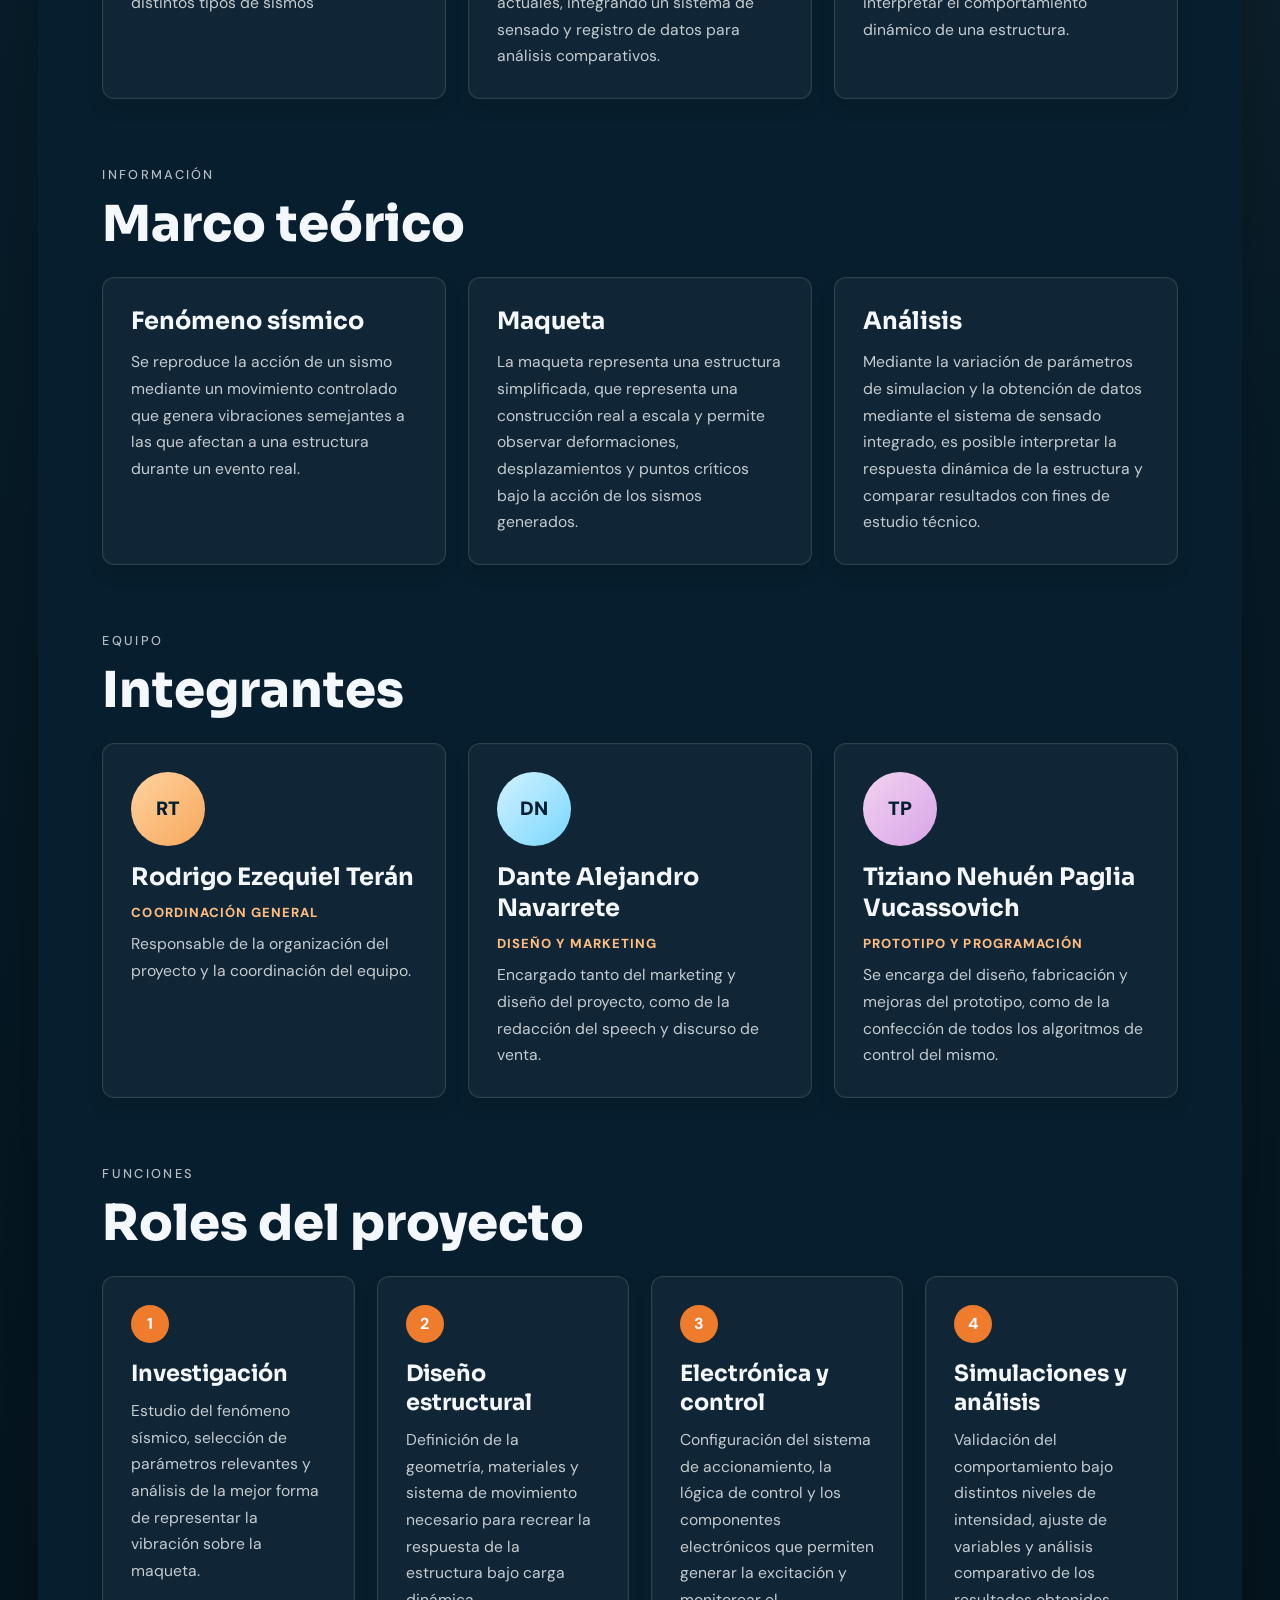
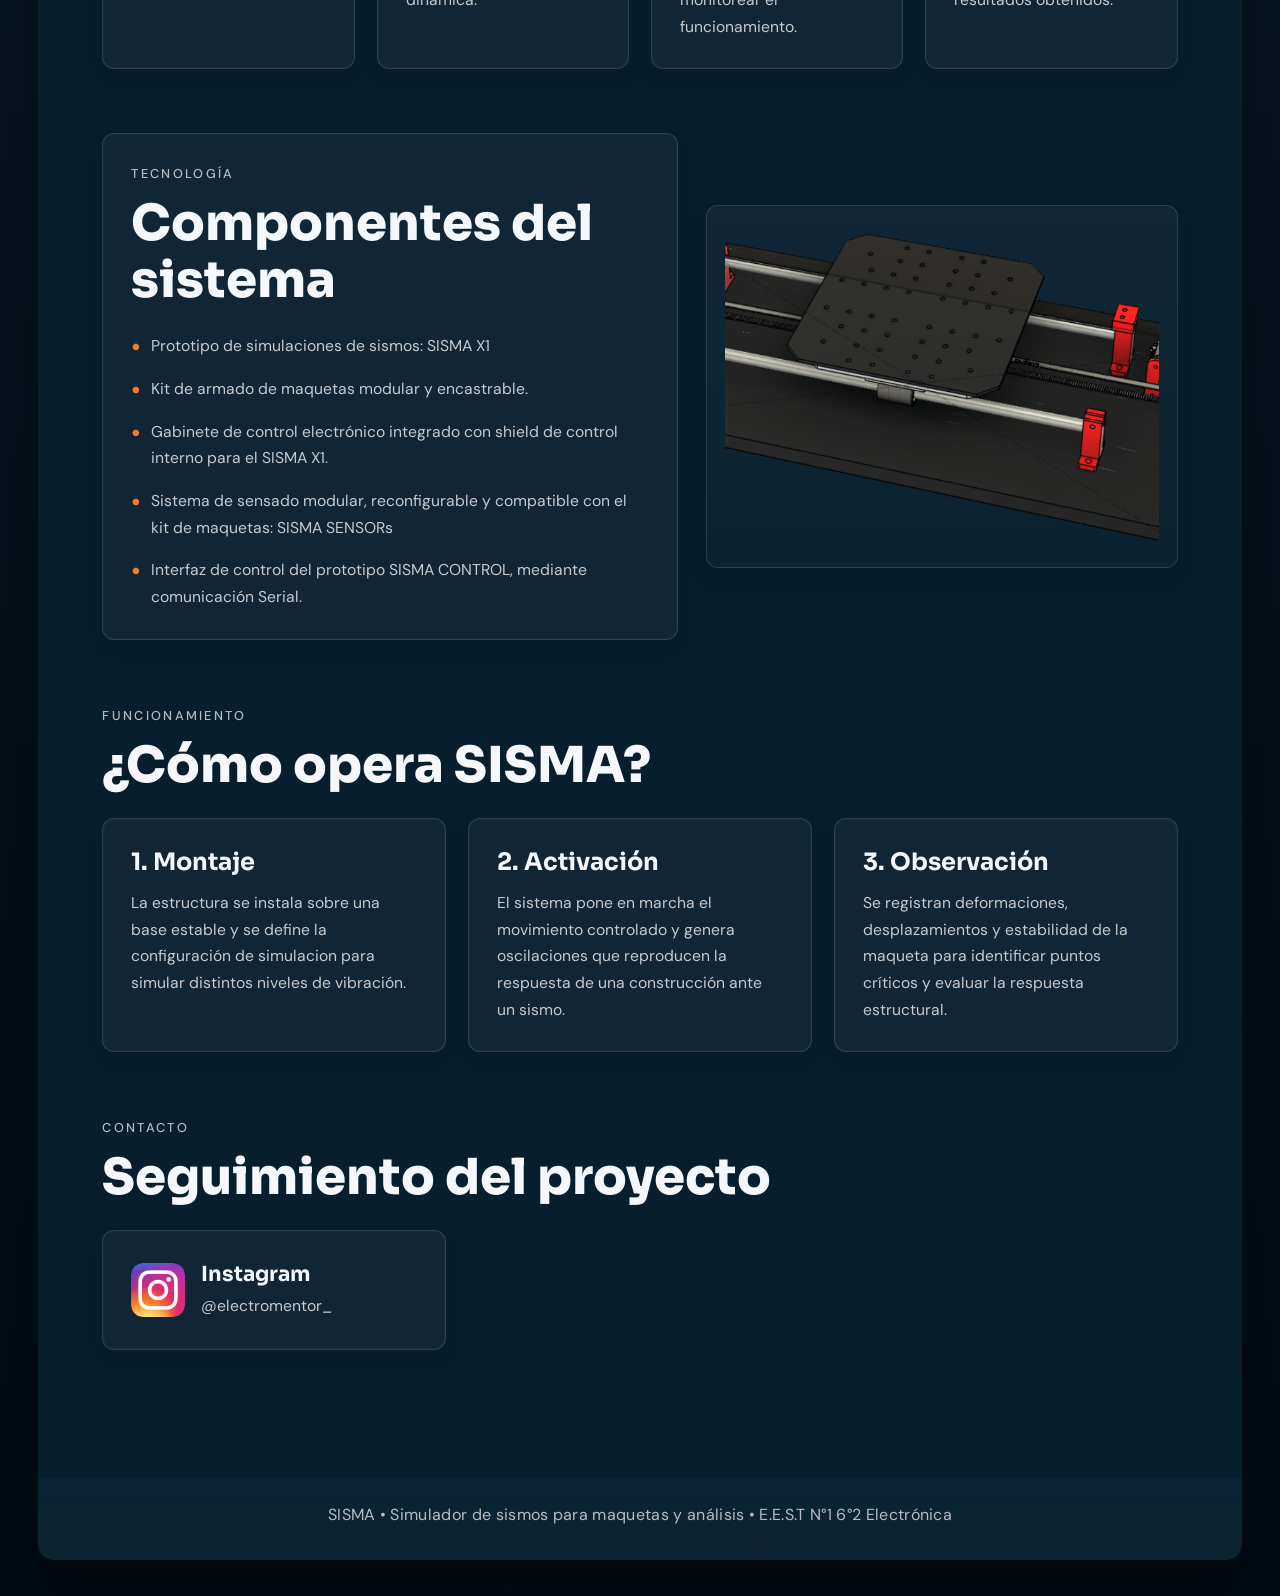
==== commit 5d6934a3: "Responsive" ====
--- a/index.html
+++ b/index.html
@@ -9,7 +9,7 @@
     <link rel="icon" href="Logo 3.png" type="image/png">
     <link rel="preconnect" href="https://fonts.googleapis.com">
     <link rel="preconnect" href="https://fonts.gstatic.com" crossorigin>
-    <link href="https://fonts.googleapis.com/css2?family=Inter:wght@300;400;500;600;700;800;900&display=swap" rel="stylesheet">
+    <link href="https://fonts.googleapis.com/css2?family=DM+Sans:wght@400;500;600;700;800&family=Sora:wght@400;500;600;700;800&display=swap" rel="stylesheet">
     <link rel="stylesheet" href="style.css">
 </head>
 
--- a/style.css
+++ b/style.css
@@ -757,3 +757,358 @@
         font-size: 2.2rem;
     }
 }
+
+body {
+    font-family: 'DM Sans', sans-serif;
+    background:
+        radial-gradient(ellipse at 82% 8%, rgba(239, 124, 45, 0.12), transparent 30%),
+        radial-gradient(circle at top, #102c40 0%, #071d2a 38%, #020c13 100%);
+}
+
+h1,
+h2,
+h3,
+h4 {
+    font-family: 'Sora', sans-serif;
+    letter-spacing: 0;
+}
+
+.big-title,
+.hero-copy,
+.team-summary h3,
+.school-line,
+.section-head h2,
+.info-card h3,
+.member-card h3,
+.role-card h3,
+.contact-card h3,
+.gallery-header h1 {
+    letter-spacing: 0;
+}
+
+.page-shell {
+    width: min(1440px, calc(100% - clamp(24px, 6vw, 88px)));
+    margin: clamp(12px, 3vw, 36px) auto;
+    border-radius: 16px;
+}
+
+.hero {
+    grid-template-columns: minmax(0, 0.88fr) minmax(0, 1.12fr);
+    gap: clamp(16px, 3vw, 40px);
+    min-height: 0;
+    padding: clamp(28px, 5vw, 68px);
+}
+
+.hero::after {
+    right: -190px;
+    bottom: -200px;
+    width: min(64vw, 820px);
+    height: min(62vw, 720px);
+    border-radius: 50%;
+    opacity: 0.94;
+}
+
+.big-title {
+    font-size: clamp(5rem, 10vw, 10rem);
+    line-height: 0.95;
+}
+
+.hero-copy {
+    max-width: 620px;
+    font-size: clamp(1.8rem, 3.4vw, 3.2rem);
+    line-height: 1.16;
+}
+
+.hero-right {
+    min-height: 0;
+}
+
+.photo-scene {
+    width: 100%;
+    height: auto;
+    aspect-ratio: 1 / 0.9;
+}
+
+.photo-scene::before {
+    width: 62%;
+    height: auto;
+    aspect-ratio: 1;
+}
+
+.photo-frame {
+    width: min(86%, 610px);
+    border-width: clamp(8px, 1.3vw, 16px);
+}
+
+.button {
+    min-height: 52px;
+    padding: 0 20px;
+    border-radius: 8px;
+    font-size: 0.92rem;
+    letter-spacing: 0;
+}
+
+.main-content {
+    padding: clamp(28px, 5vw, 64px);
+}
+
+.section {
+    margin-bottom: clamp(36px, 5vw, 64px);
+}
+
+.section-head {
+    margin-bottom: 24px;
+}
+
+.section-head h2 {
+    font-size: clamp(2rem, 4vw, 3.1rem);
+    line-height: 1.15;
+}
+
+.info-grid,
+.team-grid,
+.role-grid,
+.contact-grid {
+    gap: clamp(14px, 2vw, 22px);
+}
+
+.info-card,
+.member-card,
+.role-card,
+.contact-card,
+.tech-panel {
+    min-width: 0;
+    padding: clamp(18px, 2.4vw, 28px);
+    border-radius: 12px;
+}
+
+.info-card:hover,
+.member-card:hover,
+.role-card:hover,
+.contact-card:hover,
+.tech-panel:hover,
+.prototype-panel:hover {
+    transform: translateY(-3px);
+}
+
+.member-card h3,
+.role-card h3,
+.info-card h3 {
+    line-height: 1.3;
+}
+
+.prototype-panel {
+    border-radius: 12px;
+}
+
+.prototype-panel img {
+    min-height: 0;
+    aspect-ratio: 4 / 3;
+    border-radius: 8px;
+}
+
+.gallery-page {
+    padding: clamp(20px, 5vw, 56px) clamp(12px, 4vw, 32px) 64px;
+    background:
+        radial-gradient(ellipse at 85% 4%, rgba(239, 124, 45, 0.12), transparent 30%),
+        linear-gradient(180deg, #061f2d 0%, #071522 100%);
+}
+
+.gallery-header {
+    margin: 12px auto 40px;
+    max-width: 760px;
+}
+
+.gallery-header h1 {
+    font-size: clamp(2rem, 5vw, 4rem);
+    line-height: 1.15;
+}
+
+.gallery-header p {
+    line-height: 1.7;
+}
+
+.gallery-grid {
+    grid-template-columns: repeat(auto-fit, minmax(min(100%, 260px), 1fr));
+    gap: clamp(12px, 2vw, 22px);
+}
+
+.gallery-card {
+    min-width: 0;
+    padding: 10px;
+    border-radius: 12px;
+}
+
+.gallery-card img {
+    height: auto;
+    aspect-ratio: 4 / 3;
+    border-radius: 8px;
+}
+
+.gallery-back {
+    min-height: 44px;
+    padding: 10px 16px;
+    border-radius: 8px;
+}
+
+.site-footer {
+    padding: 24px clamp(18px, 4vw, 40px) 32px;
+    line-height: 1.6;
+}
+
+@media (max-width: 1100px) {
+    .hero {
+        grid-template-columns: minmax(0, 0.9fr) minmax(0, 1.1fr);
+    }
+
+    .hero-right {
+        min-height: 0;
+        margin-top: 0;
+    }
+
+    .photo-scene {
+        height: auto;
+    }
+
+    .info-grid,
+    .team-grid,
+    .contact-grid {
+        grid-template-columns: repeat(2, minmax(0, 1fr));
+    }
+
+    .role-grid {
+        grid-template-columns: repeat(2, minmax(0, 1fr));
+    }
+
+    .split-section {
+        grid-template-columns: minmax(0, 1.1fr) minmax(0, 0.9fr);
+    }
+}
+
+@media (max-width: 820px) {
+    .hero {
+        grid-template-columns: minmax(0, 1fr);
+        gap: 18px;
+    }
+
+    .hero-right {
+        justify-content: center;
+    }
+
+    .photo-scene {
+        width: min(620px, 100%);
+    }
+
+    .split-section {
+        grid-template-columns: minmax(0, 1fr);
+    }
+}
+
+@media (max-width: 640px) {
+    .page-shell {
+        width: calc(100% - 20px);
+        margin: 10px auto;
+        border-radius: 12px;
+    }
+
+    .hero {
+        padding: 24px 18px 20px;
+    }
+
+    .hero::after {
+        right: -32%;
+        bottom: -12%;
+        width: 90%;
+        height: 48%;
+    }
+
+    .brand-badge {
+        width: 92px;
+        height: 92px;
+    }
+
+    .eyebrow,
+    .kicker {
+        font-size: 0.72rem;
+        line-height: 1.5;
+    }
+
+    .big-title {
+        font-size: clamp(4.2rem, 21vw, 6.5rem);
+    }
+
+    .hero-copy {
+        margin-top: 18px;
+        font-size: clamp(1.7rem, 8vw, 2.4rem);
+    }
+
+    .hero-actions {
+        gap: 10px;
+        margin-top: 24px;
+    }
+
+    .button {
+        width: 100%;
+    }
+
+    .team-summary {
+        margin-top: 28px;
+    }
+
+    .team-summary h3 {
+        font-size: clamp(1.2rem, 5.5vw, 1.6rem);
+        line-height: 1.4;
+    }
+
+    .school-line {
+        margin-top: 16px;
+        font-size: 1.2rem;
+    }
+
+    .hero-right {
+        margin-top: 2px;
+    }
+
+    .photo-scene {
+        width: min(480px, 100%);
+    }
+
+    .main-content {
+        padding: 28px 18px 20px;
+    }
+
+    .info-grid,
+    .team-grid,
+    .role-grid,
+    .contact-grid {
+        grid-template-columns: minmax(0, 1fr);
+    }
+
+    .section-head h2 {
+        font-size: clamp(1.8rem, 8vw, 2.35rem);
+    }
+
+    .gallery-page {
+        padding-right: 12px;
+        padding-left: 12px;
+    }
+
+    .gallery-header {
+        margin-bottom: 28px;
+    }
+
+    .contact-card {
+        min-height: 96px;
+    }
+}
+
+@media (prefers-reduced-motion: reduce) {
+    *,
+    *::before,
+    *::after {
+        scroll-behavior: auto !important;
+        animation-duration: 0.01ms !important;
+        animation-iteration-count: 1 !important;
+        transition-duration: 0.01ms !important;
+    }
+}
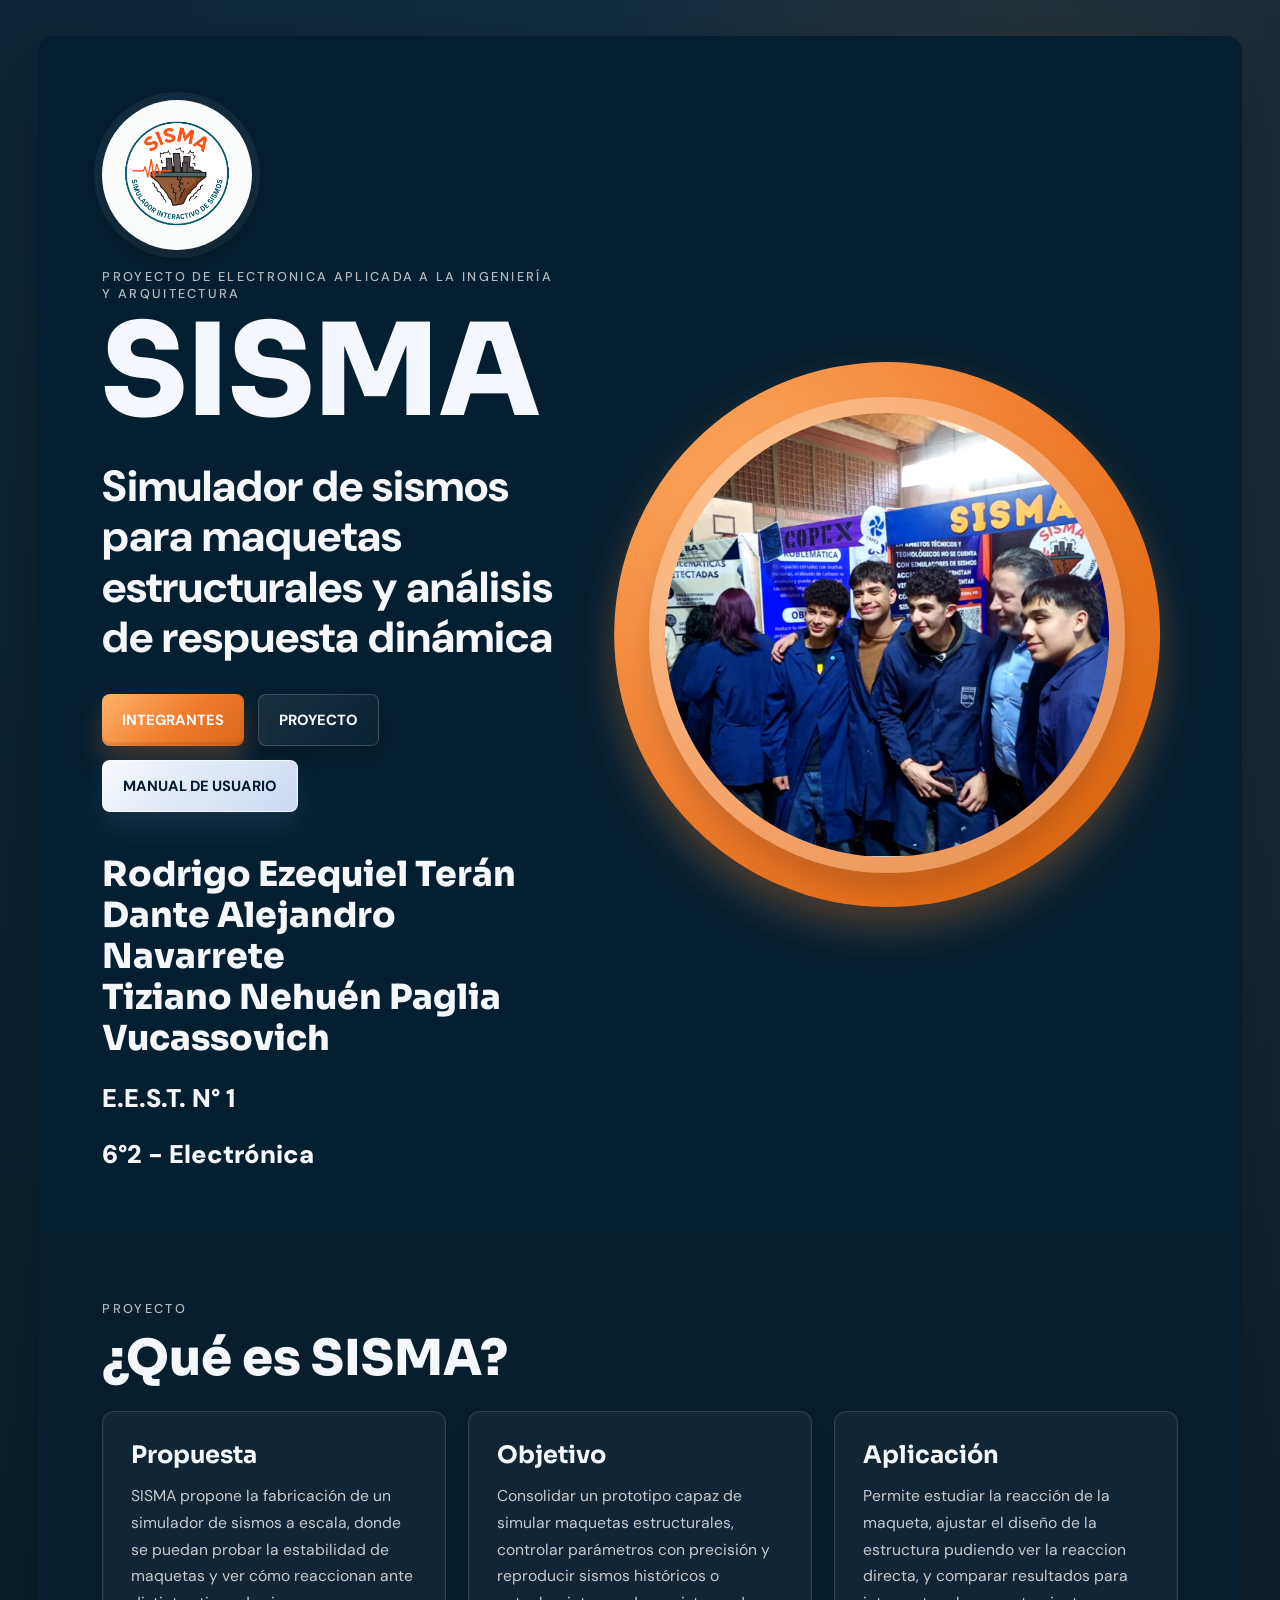
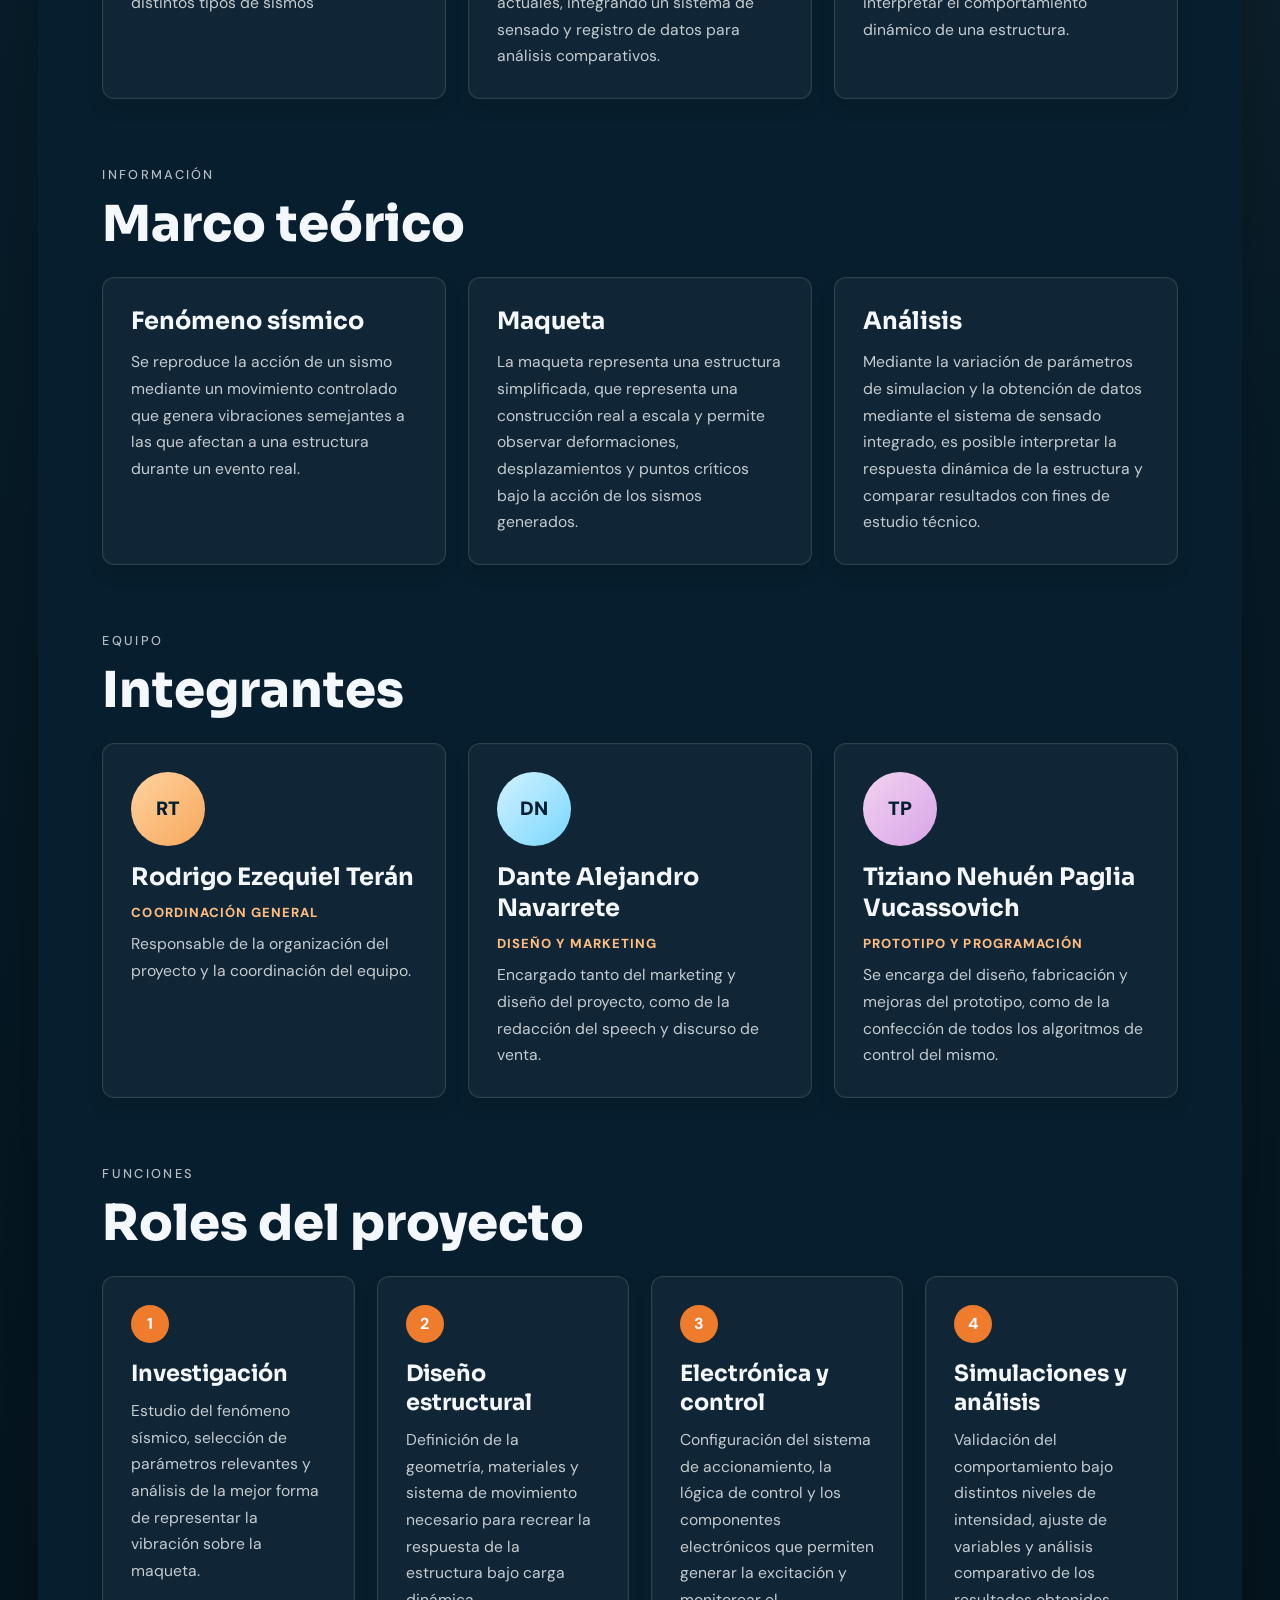
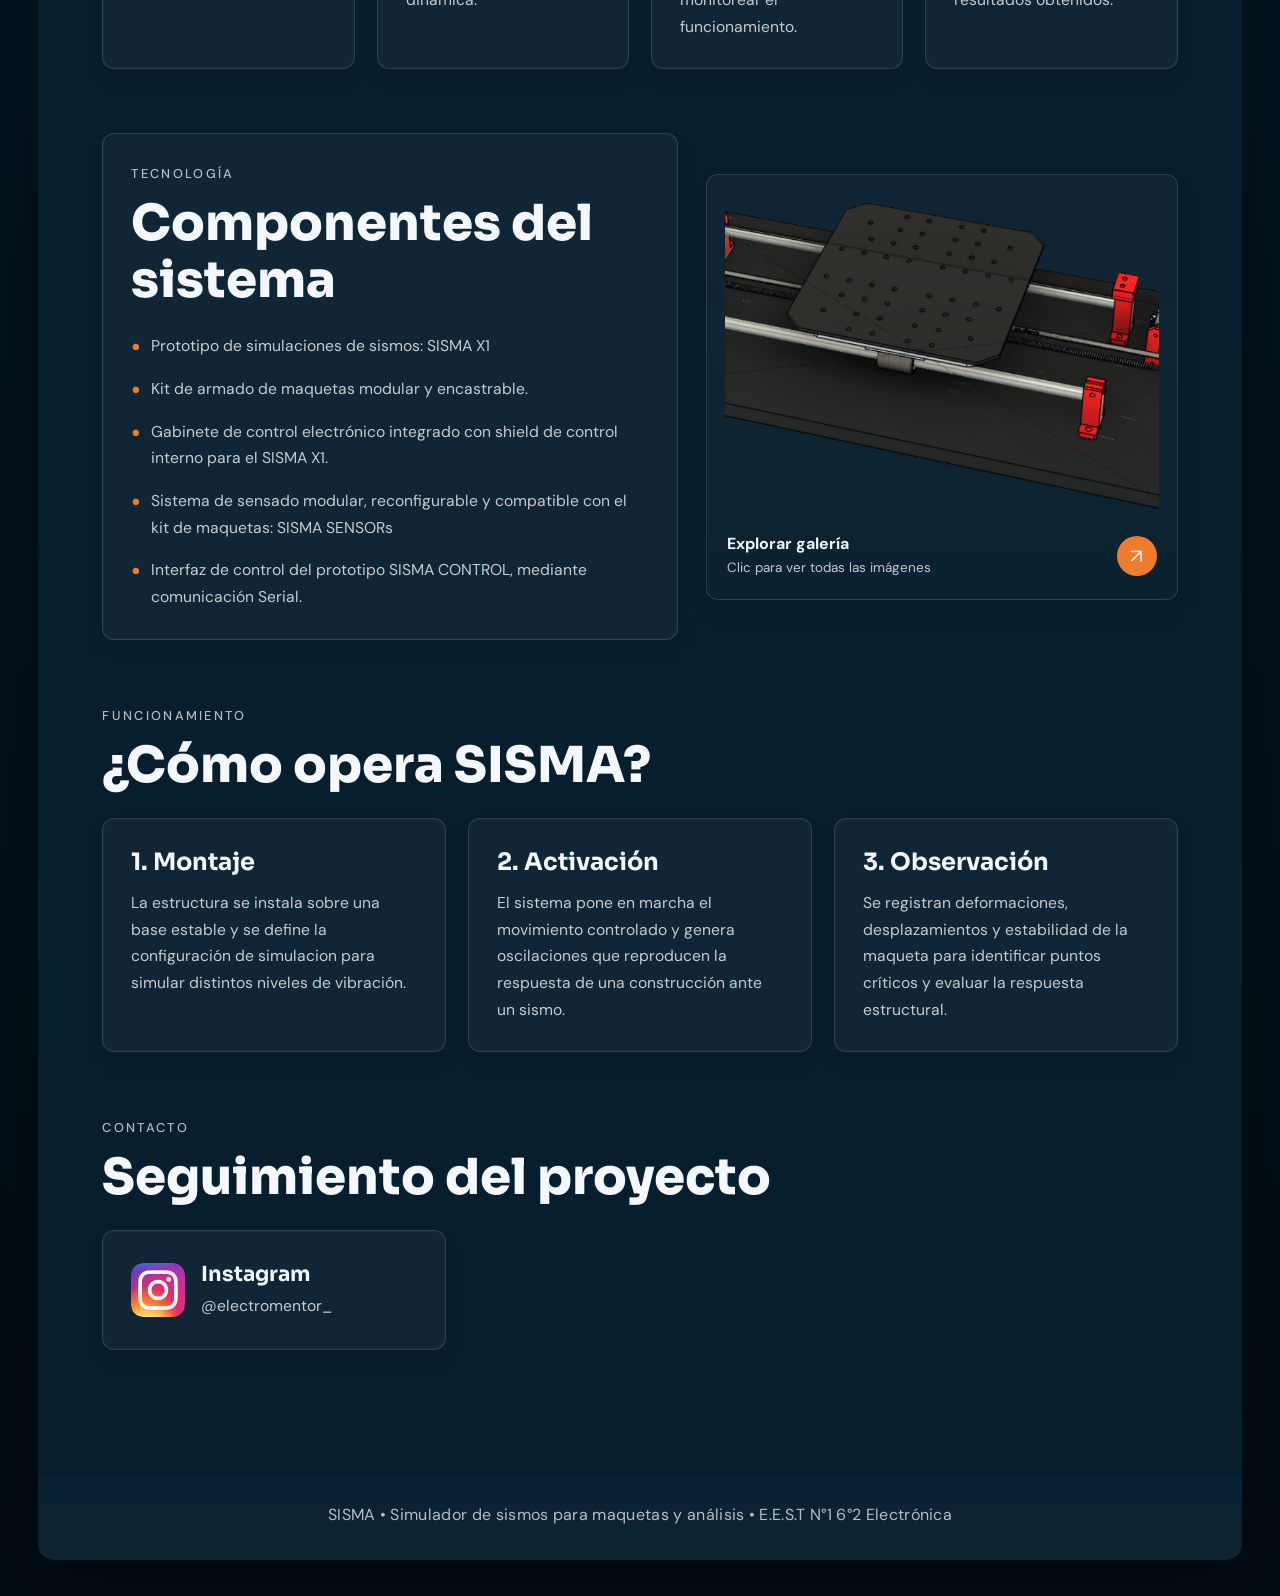
==== commit aed856e2: "Coreccion estilos" ====
--- a/index.html
+++ b/index.html
@@ -188,6 +188,13 @@
                 <a class="prototype-link" href="galeria.html" aria-label="Ver todas las imágenes del prototipo SISMA">
                     <div class="prototype-panel">
                         <img src="Prototipo.png" alt="Prototipo SISMA">
+                        <span class="prototype-cta">
+                            <span>
+                                <strong>Explorar galería</strong>
+                                <small>Clic para ver todas las imágenes</small>
+                            </span>
+                            <span class="prototype-cta-arrow" aria-hidden="true">↗</span>
+                        </span>
                     </div>
                 </a>
             </section>
--- a/style.css
+++ b/style.css
@@ -800,12 +800,7 @@
 }
 
 .hero::after {
-    right: -190px;
-    bottom: -200px;
-    width: min(64vw, 820px);
-    height: min(62vw, 720px);
-    border-radius: 50%;
-    opacity: 0.94;
+    display: none;
 }
 
 .big-title {
@@ -826,17 +821,20 @@
 .photo-scene {
     width: 100%;
     height: auto;
-    aspect-ratio: 1 / 0.9;
+    aspect-ratio: 1;
 }
 
 .photo-scene::before {
-    width: 62%;
+    right: auto;
+    left: 50%;
+    width: 94%;
     height: auto;
+    transform: translate(-50%, -50%);
     aspect-ratio: 1;
 }
 
 .photo-frame {
-    width: min(86%, 610px);
+    width: min(82%, 610px);
     border-width: clamp(8px, 1.3vw, 16px);
 }
 
@@ -905,6 +903,71 @@
     min-height: 0;
     aspect-ratio: 4 / 3;
     border-radius: 8px;
+    animation: prototypePhotoMotion 6s ease-in-out infinite;
+    transform-origin: center;
+}
+
+.prototype-panel {
+    overflow: hidden;
+}
+
+.prototype-cta {
+    display: flex;
+    align-items: center;
+    justify-content: space-between;
+    gap: 16px;
+    padding: 16px 2px 2px;
+}
+
+.prototype-cta strong,
+.prototype-cta small {
+    display: block;
+}
+
+.prototype-cta strong {
+    font-size: 1rem;
+}
+
+.prototype-cta small {
+    margin-top: 4px;
+    color: var(--muted);
+    font-size: 0.84rem;
+    line-height: 1.5;
+}
+
+.prototype-cta-arrow {
+    display: grid;
+    flex: 0 0 40px;
+    width: 40px;
+    height: 40px;
+    place-items: center;
+    border-radius: 50%;
+    background: var(--orange);
+    color: var(--white);
+    font-size: 1.25rem;
+    transition: transform 0.25s ease;
+}
+
+.prototype-link:hover .prototype-cta-arrow,
+.prototype-link:focus-visible .prototype-cta-arrow {
+    transform: translate(2px, -2px);
+}
+
+.prototype-link:hover .prototype-panel img,
+.prototype-link:focus-visible .prototype-panel img {
+    animation: none;
+    transform: scale(1.035);
+}
+
+@keyframes prototypePhotoMotion {
+    0%,
+    100% {
+        transform: scale(1);
+    }
+
+    50% {
+        transform: scale(1.025);
+    }
 }
 
 .gallery-page {
@@ -1070,7 +1133,7 @@
     }
 
     .photo-scene {
-        width: min(480px, 100%);
+        width: min(420px, 100%);
     }
 
     .main-content {
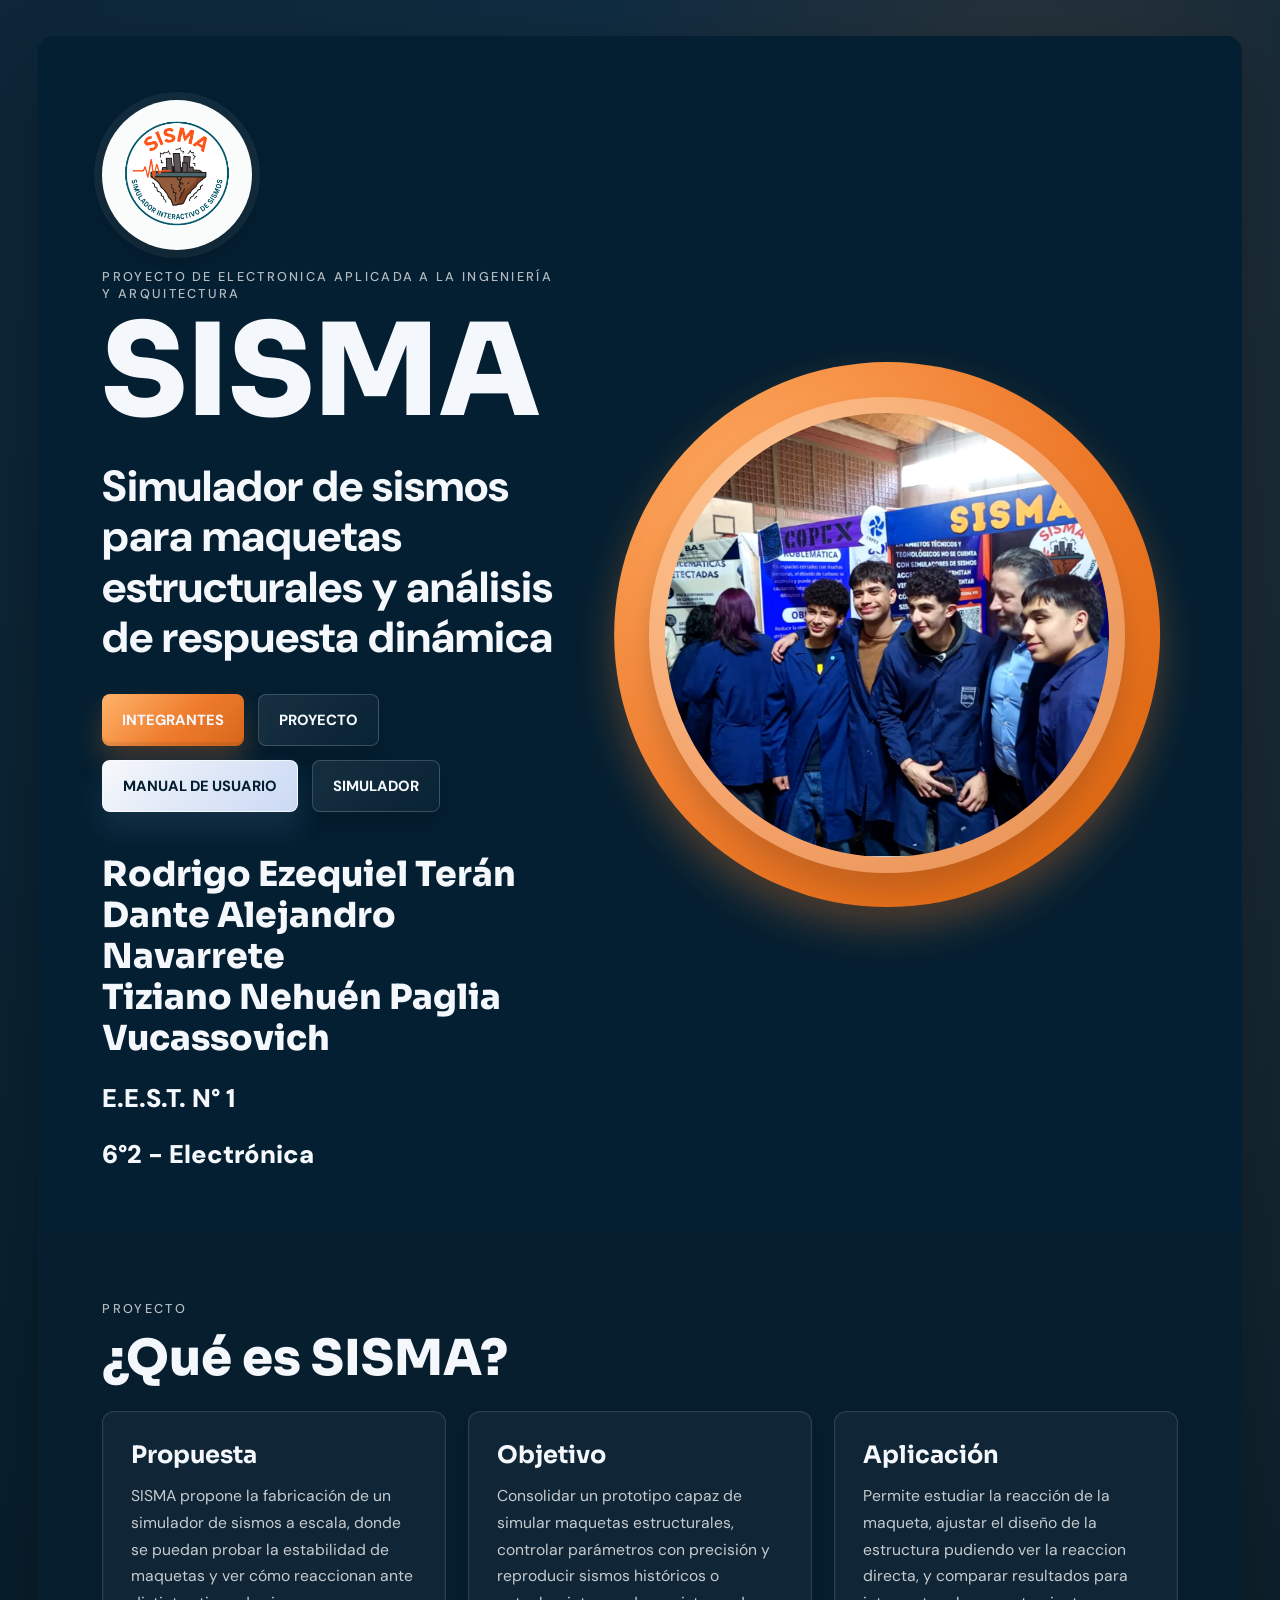
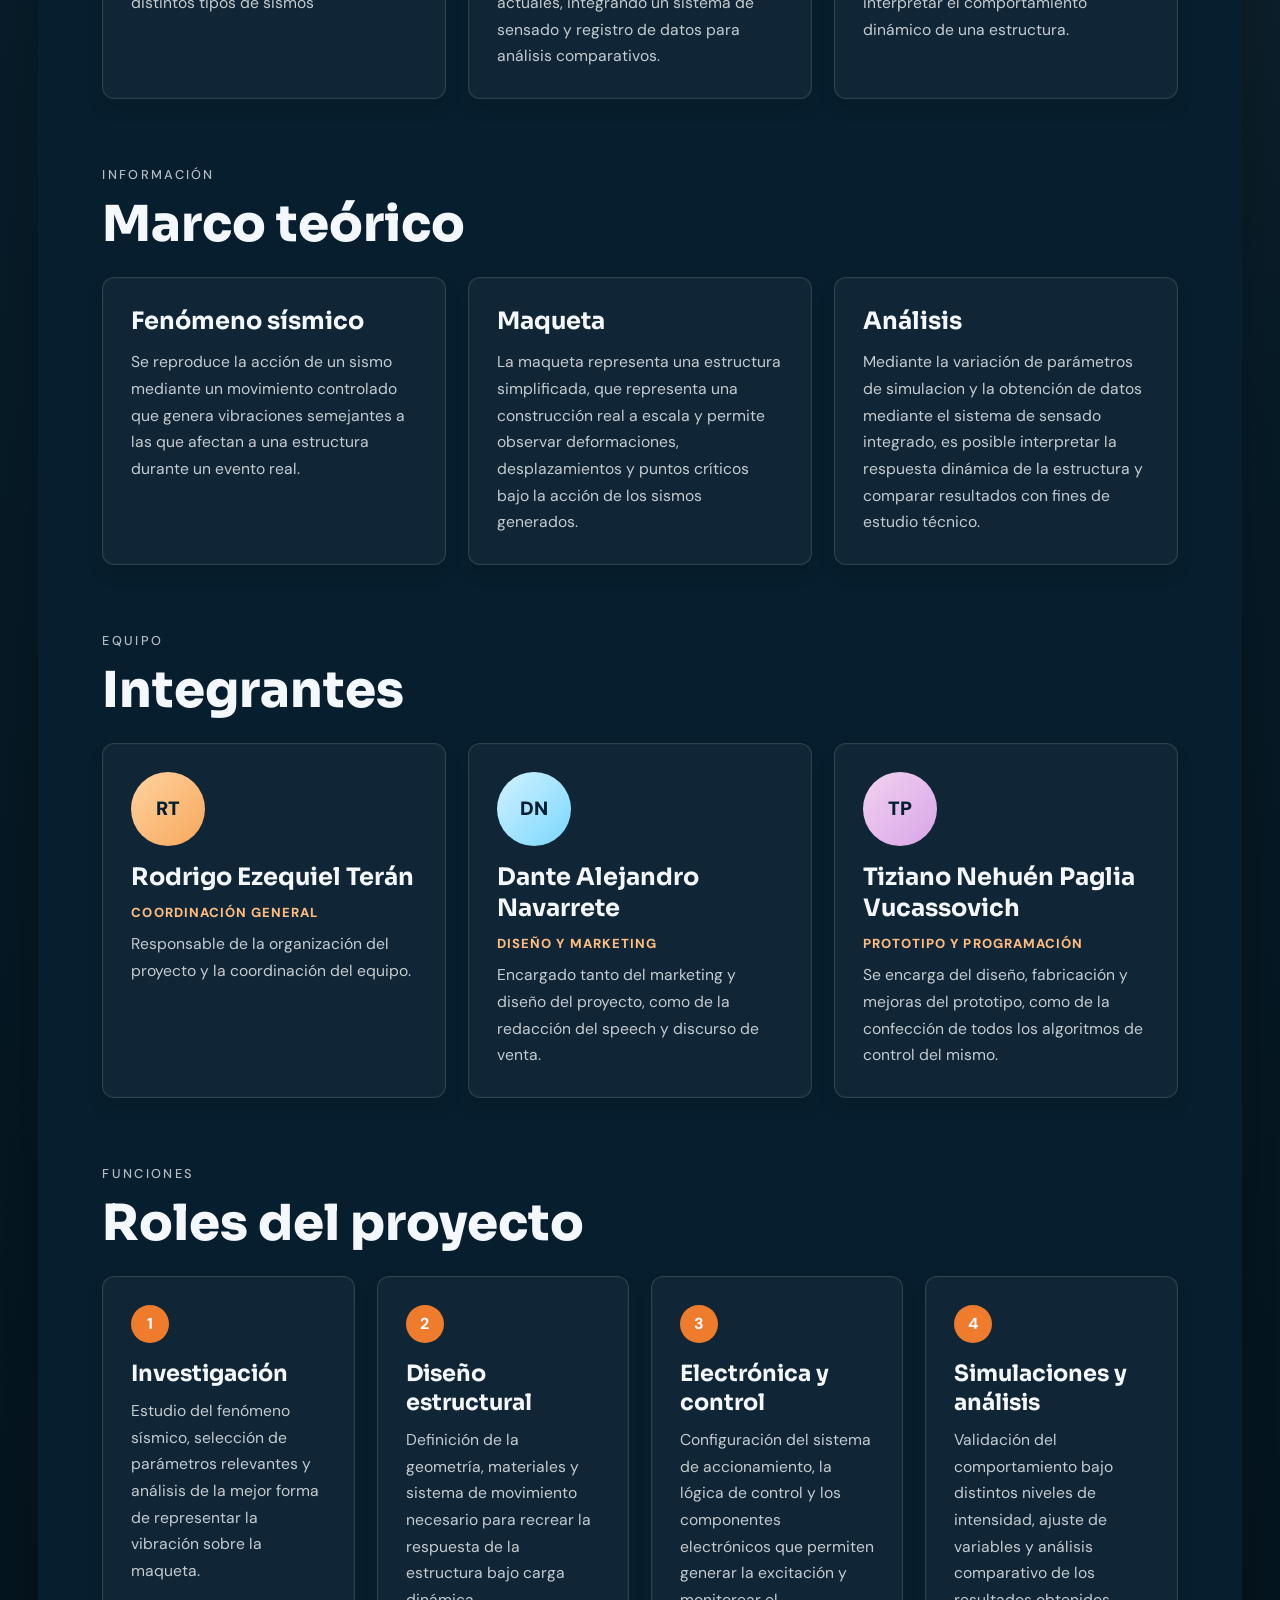
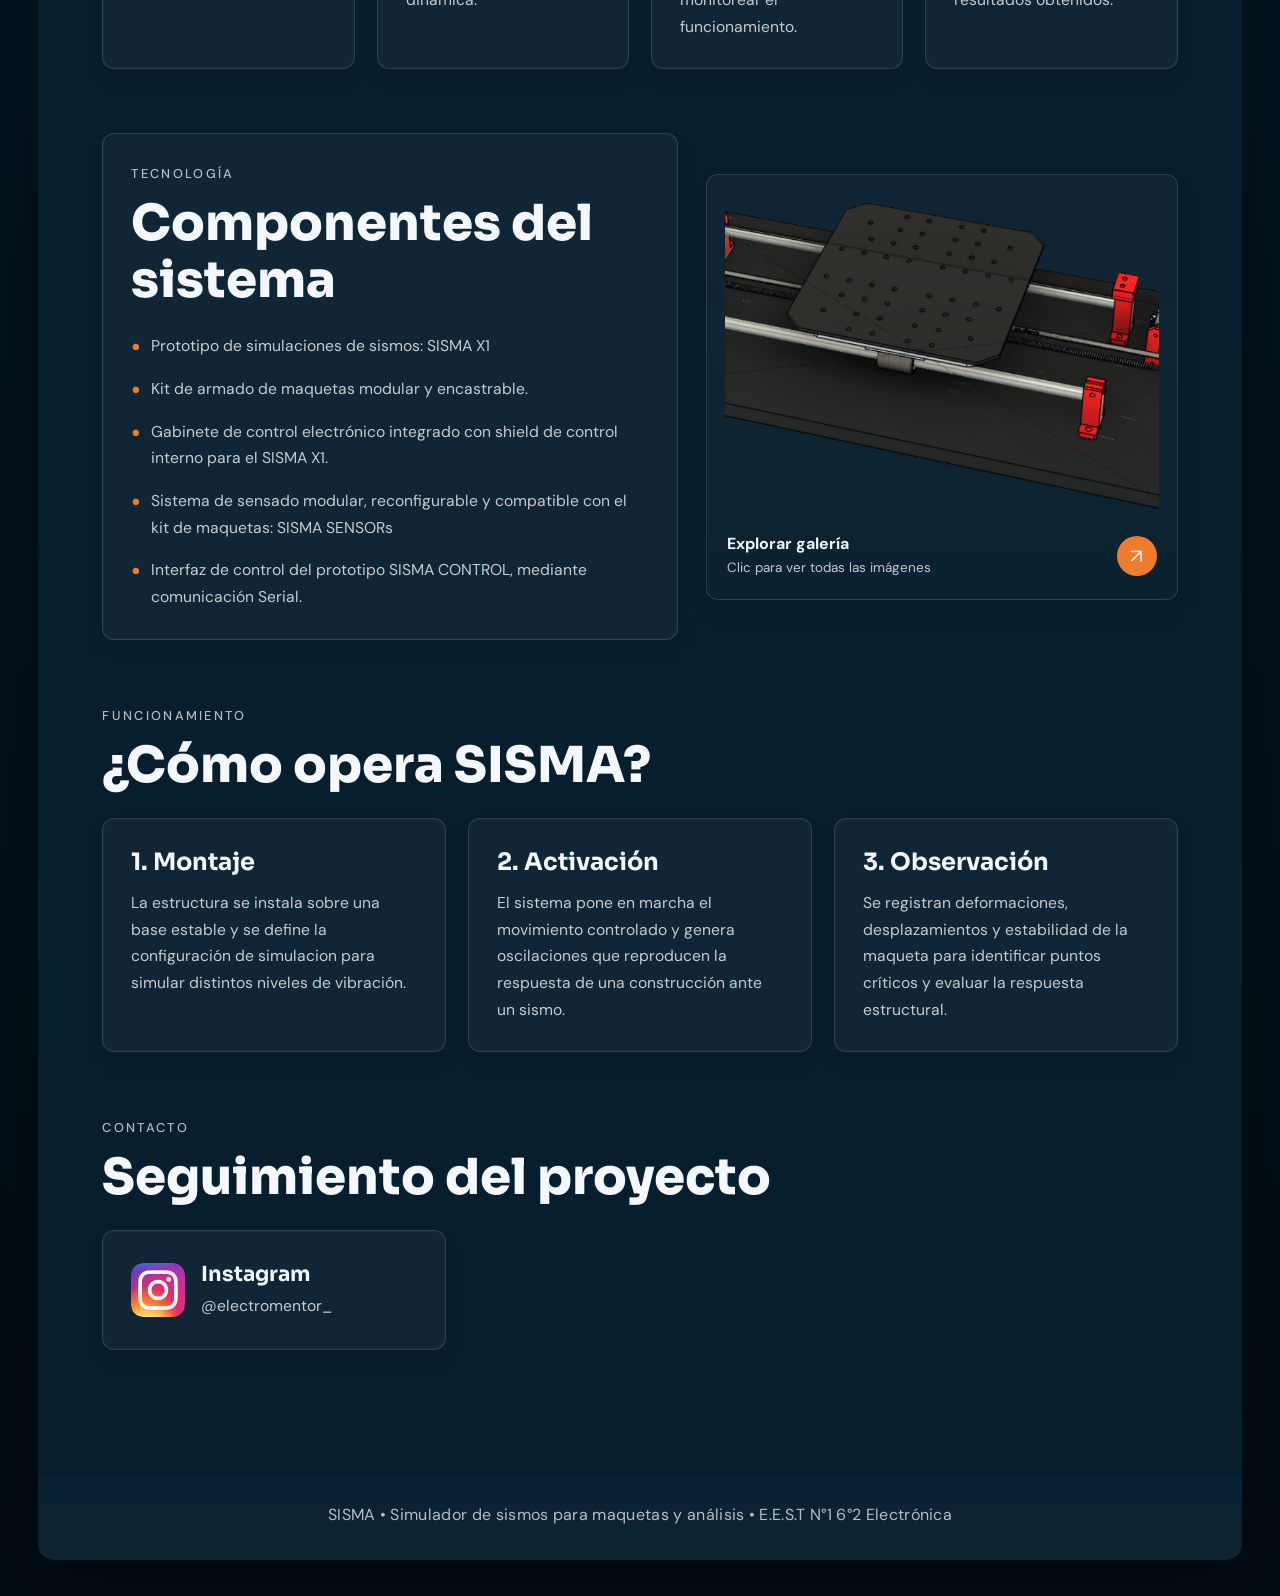
==== commit 0c0fa30d: "Agregar Simulador de prototipo" ====
--- a/index.html
+++ b/index.html
@@ -30,6 +30,7 @@
                     <a class="button primary" href="#equipo">Integrantes</a>
                     <a class="button secondary" href="#proyecto">Proyecto</a>
                     <a class="button tertiary" href="manual.html" target="_blank" rel="noopener">Manual de usuario</a>
+                    <a class="button secondary" href="simulador.html">Simulador</a>
                 </div>
 
                 <div class="team-summary" id="equipo">
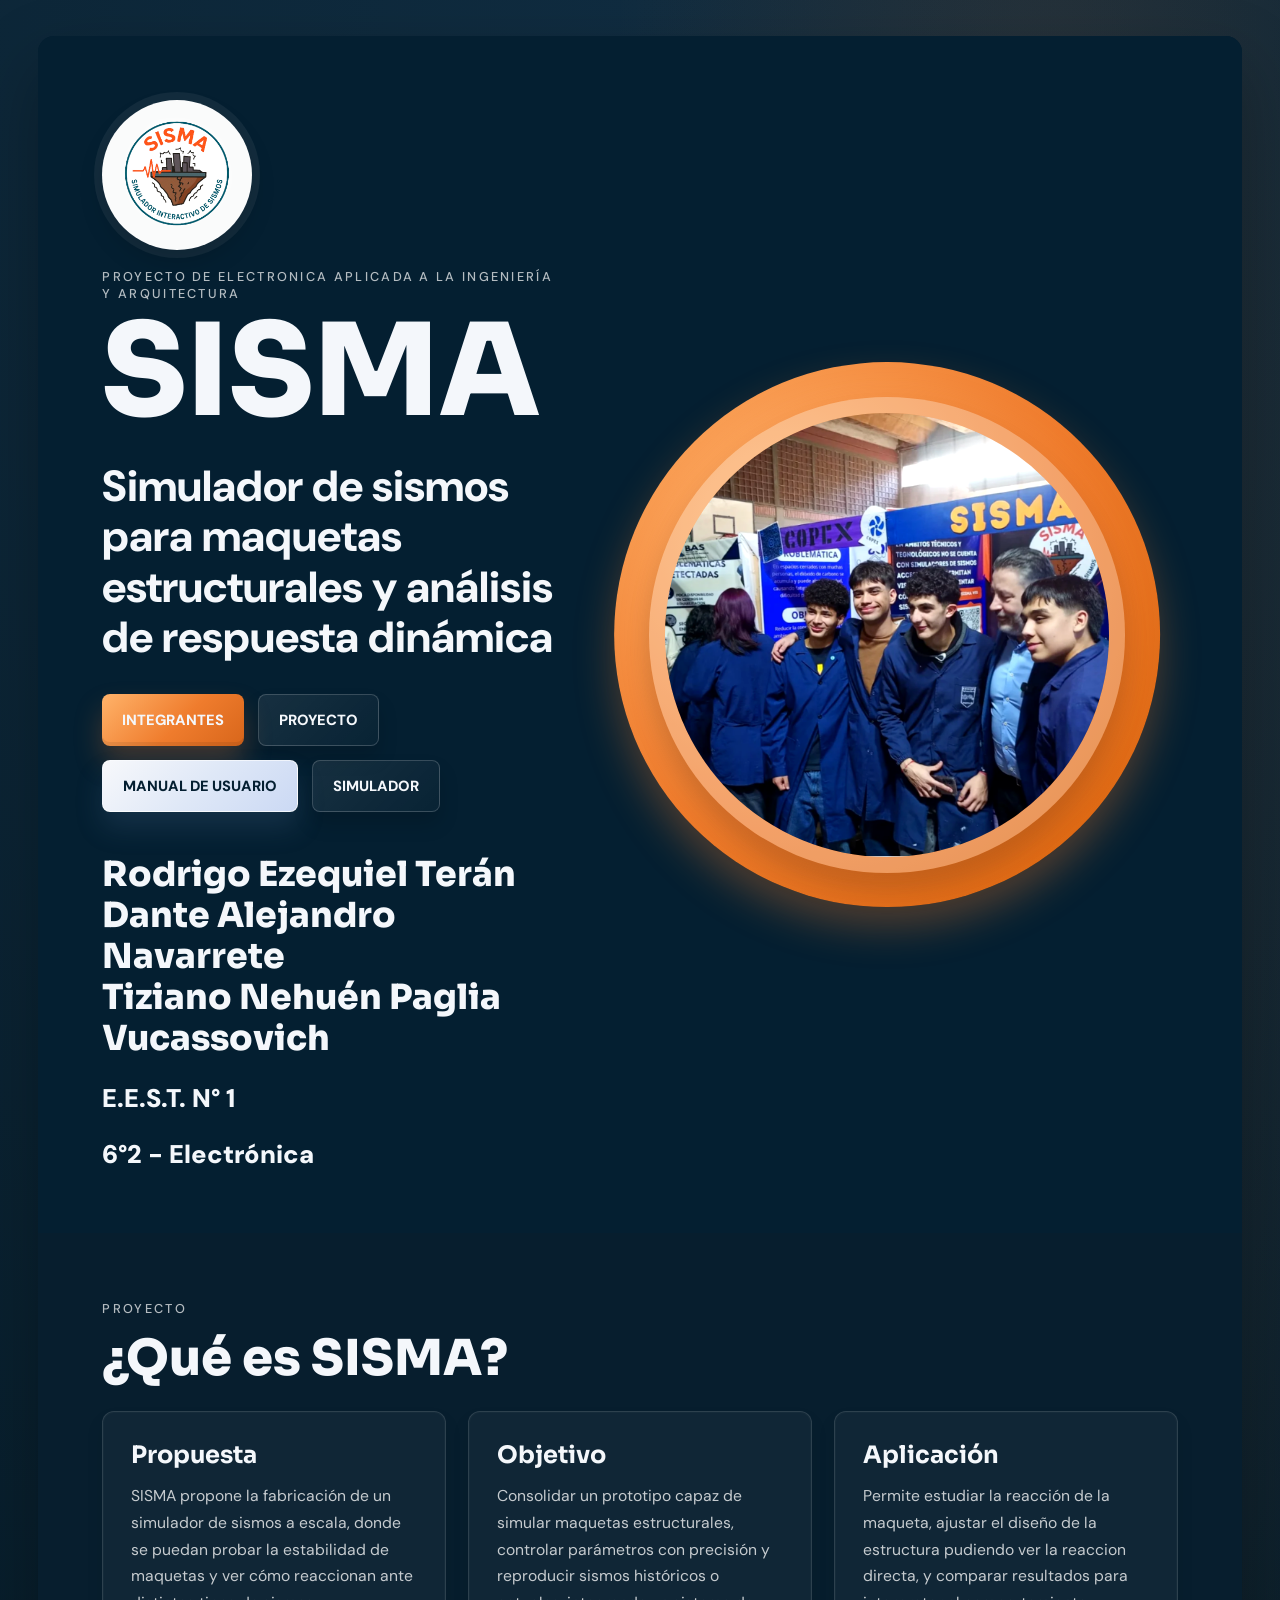
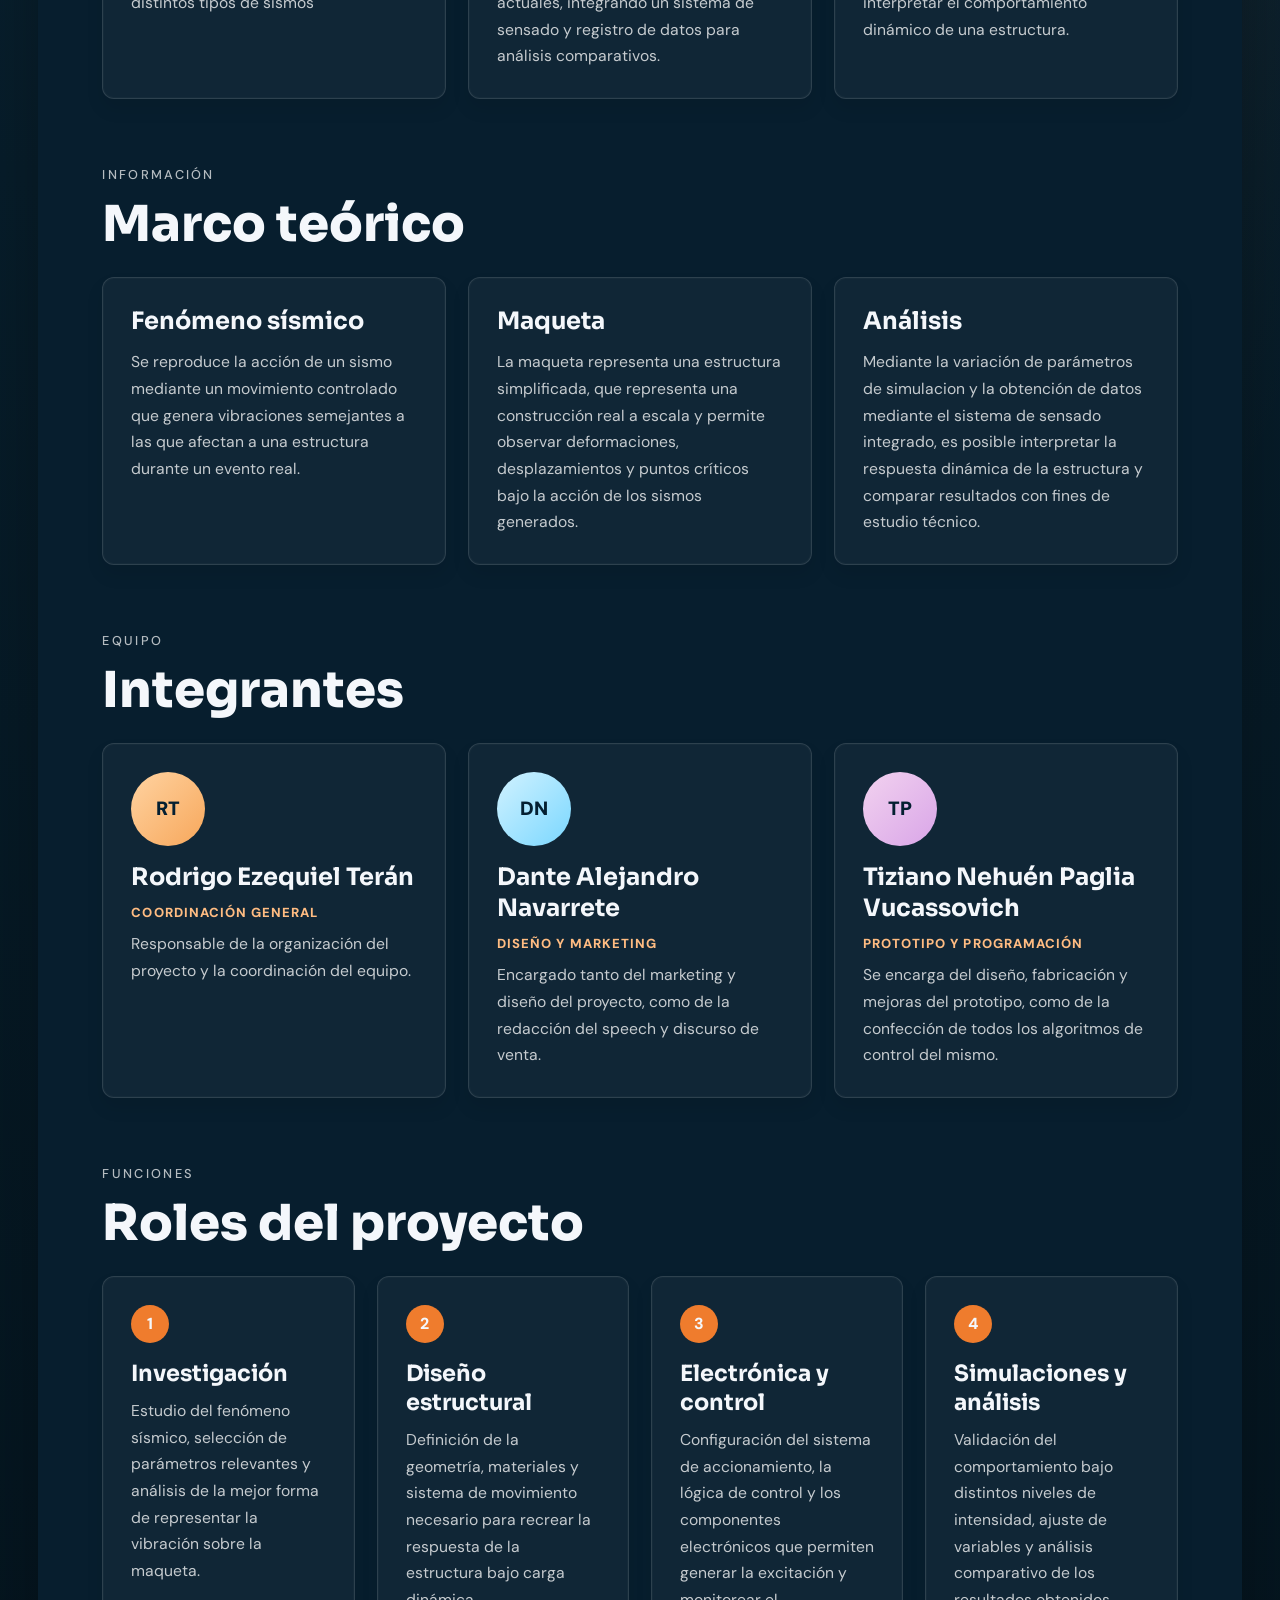
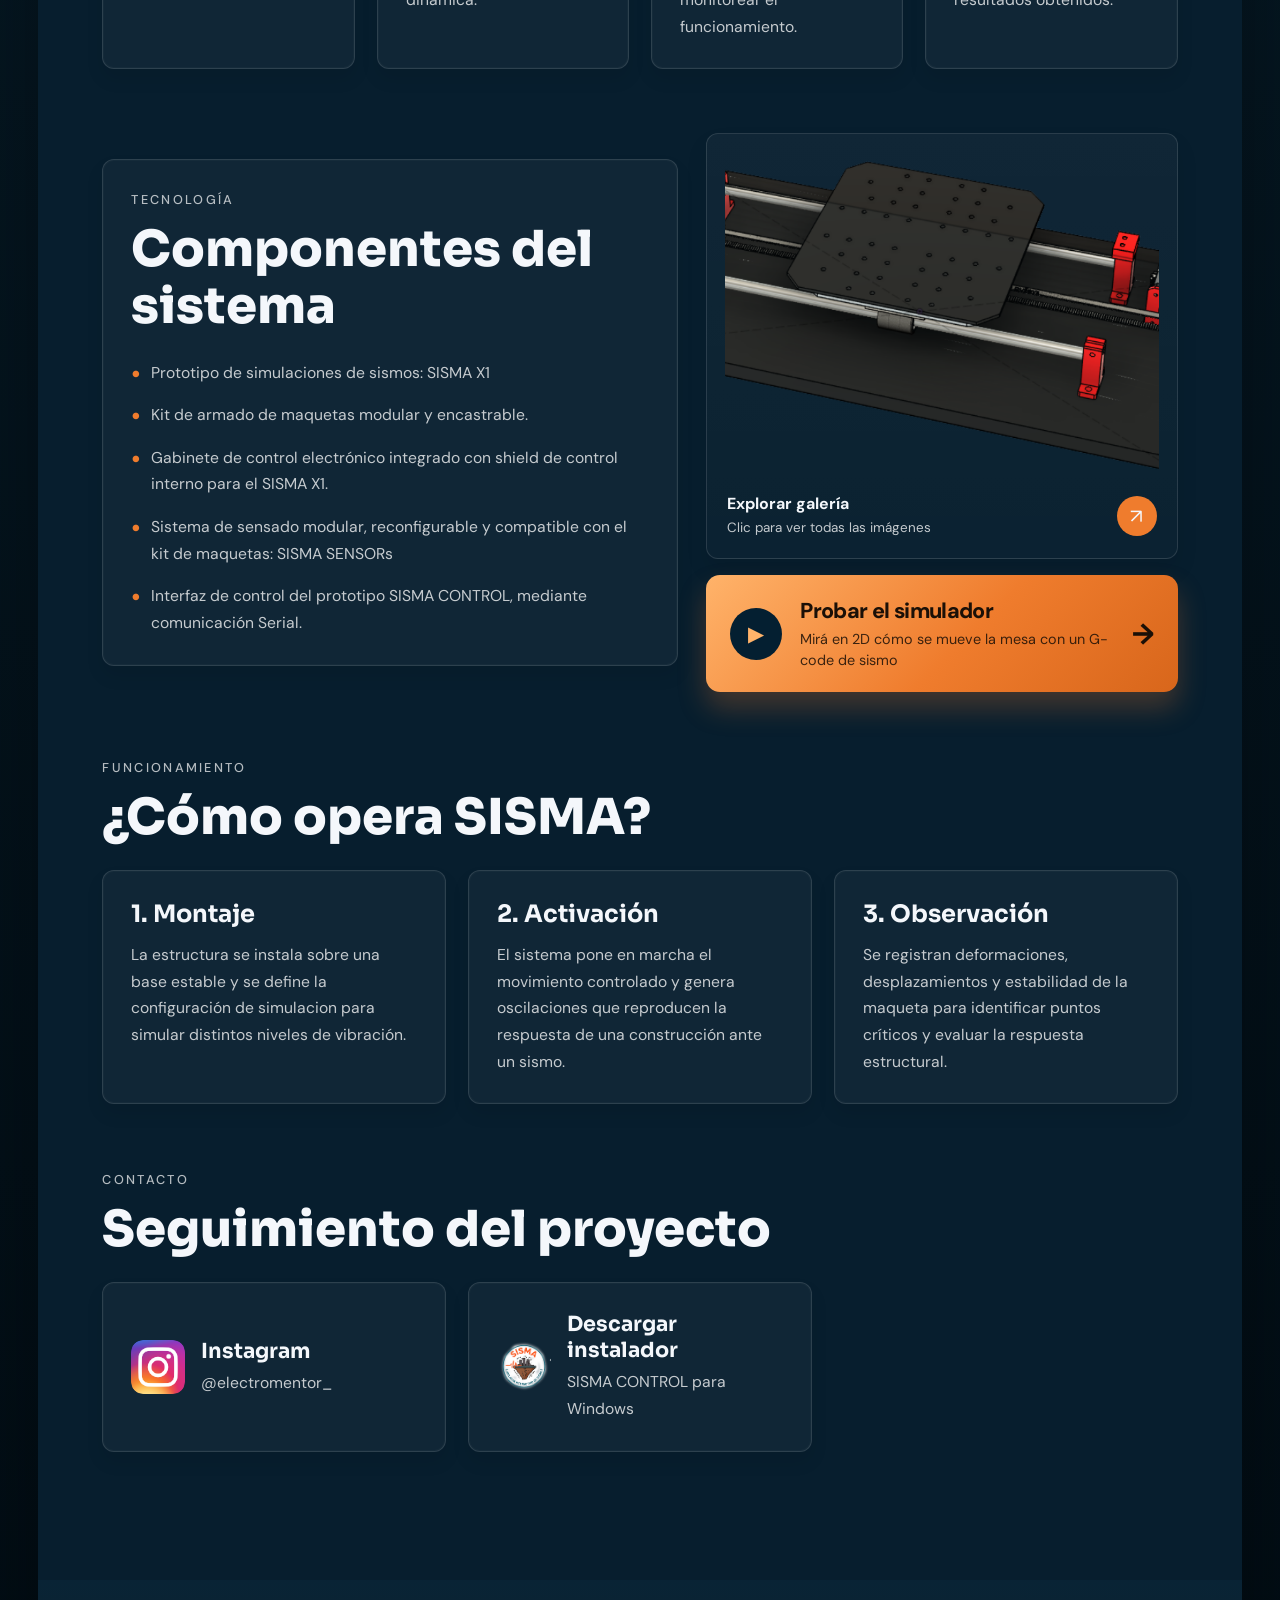
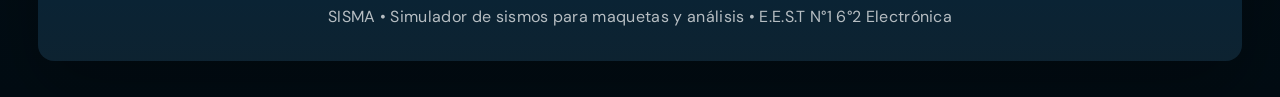
==== commit ea96d707: "- index.html/style.css: botón grande del simulador junto al prototipo y tarjeta de descarga del inst" ====
--- a/index.html
+++ b/index.html
@@ -186,18 +186,29 @@
                     </ul>
                 </div>
 
-                <a class="prototype-link" href="galeria.html" aria-label="Ver todas las imágenes del prototipo SISMA">
-                    <div class="prototype-panel">
-                        <img src="Prototipo.png" alt="Prototipo SISMA">
-                        <span class="prototype-cta">
-                            <span>
-                                <strong>Explorar galería</strong>
-                                <small>Clic para ver todas las imágenes</small>
+                <div class="prototype-col">
+                    <a class="prototype-link" href="galeria.html" aria-label="Ver todas las imágenes del prototipo SISMA">
+                        <div class="prototype-panel">
+                            <img src="Prototipo.png" alt="Prototipo SISMA">
+                            <span class="prototype-cta">
+                                <span>
+                                    <strong>Explorar galería</strong>
+                                    <small>Clic para ver todas las imágenes</small>
+                                </span>
+                                <span class="prototype-cta-arrow" aria-hidden="true">↗</span>
                             </span>
-                            <span class="prototype-cta-arrow" aria-hidden="true">↗</span>
+                        </div>
+                    </a>
+
+                    <a class="sim-cta" href="simulador.html">
+                        <span class="sim-cta-icon" aria-hidden="true">▶</span>
+                        <span>
+                            <strong>Probar el simulador</strong>
+                            <small>Mirá en 2D cómo se mueve la mesa con un G-code de sismo</small>
                         </span>
-                    </div>
-                </a>
+                        <span class="sim-cta-arrow" aria-hidden="true">→</span>
+                    </a>
+                </div>
             </section>
 
             <section class="section">
@@ -239,7 +250,13 @@
                         </div>
                     </a>
 
-                   
+                    <a class="contact-card" href="https://github.com/Nehuen1212/SISMA-WEB/releases/latest/download/sisma_installer.exe" download aria-label="Descargar el instalador de SISMA CONTROL">
+                        <img src="Logo 3.png" alt="">
+                        <div>
+                            <h3>Descargar instalador</h3>
+                            <span>SISMA CONTROL para Windows</span>
+                        </div>
+                    </a>
                 </div>
             </section>
         </main>
--- a/style.css
+++ b/style.css
@@ -565,6 +565,63 @@
     filter: saturate(1.1) contrast(1.06);
 }
 
+.prototype-col {
+    display: grid;
+    gap: 16px;
+    min-width: 0;
+}
+
+.sim-cta {
+    display: flex;
+    align-items: center;
+    gap: 18px;
+    padding: 22px 24px;
+    border-radius: 14px;
+    background: linear-gradient(135deg, var(--orange-soft), var(--orange) 55%, var(--orange-deep));
+    color: #1b1007;
+    box-shadow: 0 16px 28px rgba(239, 124, 45, 0.26);
+    transition: transform 0.25s ease, filter 0.25s ease;
+}
+
+.sim-cta:hover,
+.sim-cta:focus-visible {
+    transform: translateY(-3px);
+    filter: brightness(1.06);
+}
+
+.sim-cta-icon {
+    display: grid;
+    flex: 0 0 52px;
+    width: 52px;
+    height: 52px;
+    place-items: center;
+    border-radius: 50%;
+    background: var(--navy);
+    color: var(--orange-soft);
+    font-size: 1.3rem;
+}
+
+.sim-cta strong {
+    display: block;
+    font-size: 1.35rem;
+    font-weight: 800;
+    letter-spacing: -0.03em;
+}
+
+.sim-cta small {
+    display: block;
+    margin-top: 4px;
+    font-size: 0.9rem;
+    line-height: 1.4;
+    opacity: 0.85;
+}
+
+.sim-cta-arrow {
+    margin-left: auto;
+    font-size: 1.8rem;
+    font-weight: 800;
+}
+
 .gallery-page {
     min-height: 100vh;
     background: linear-gradient(180deg, #061f2d 0%, #071522 100%);
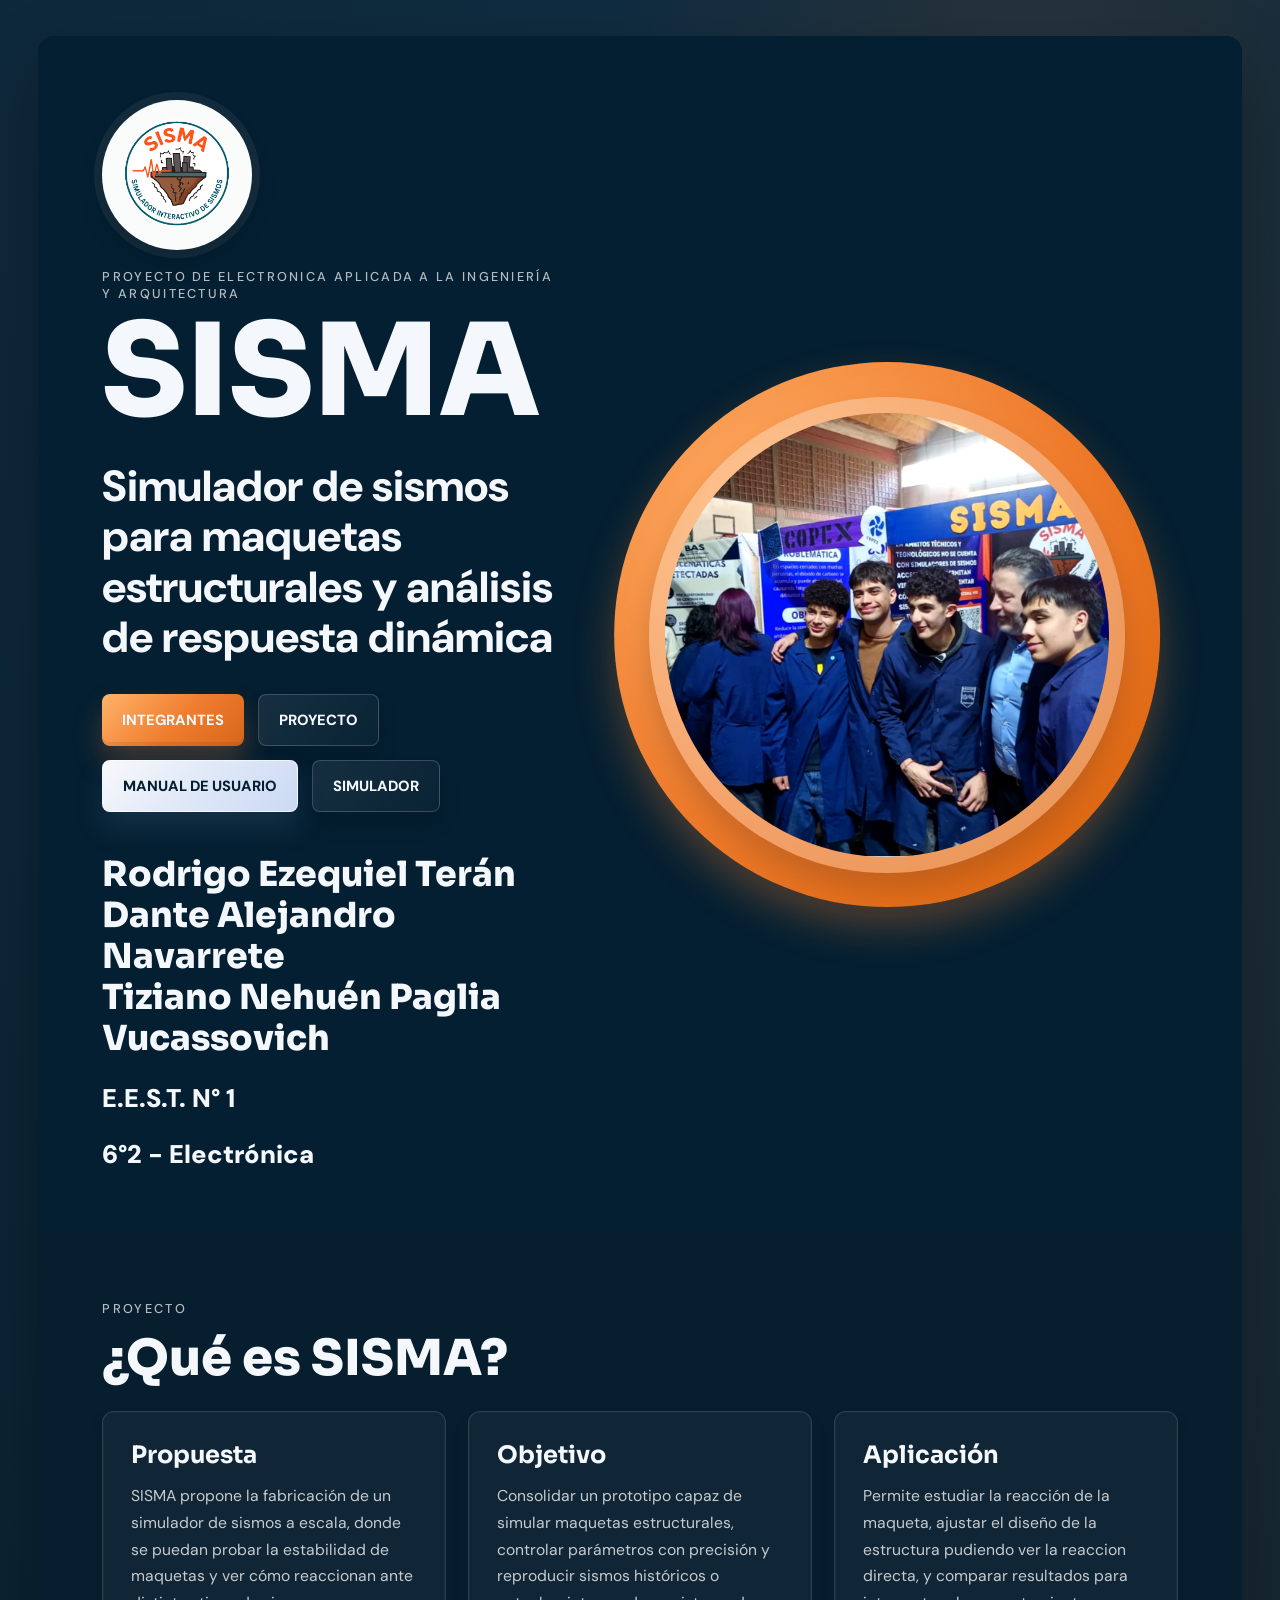
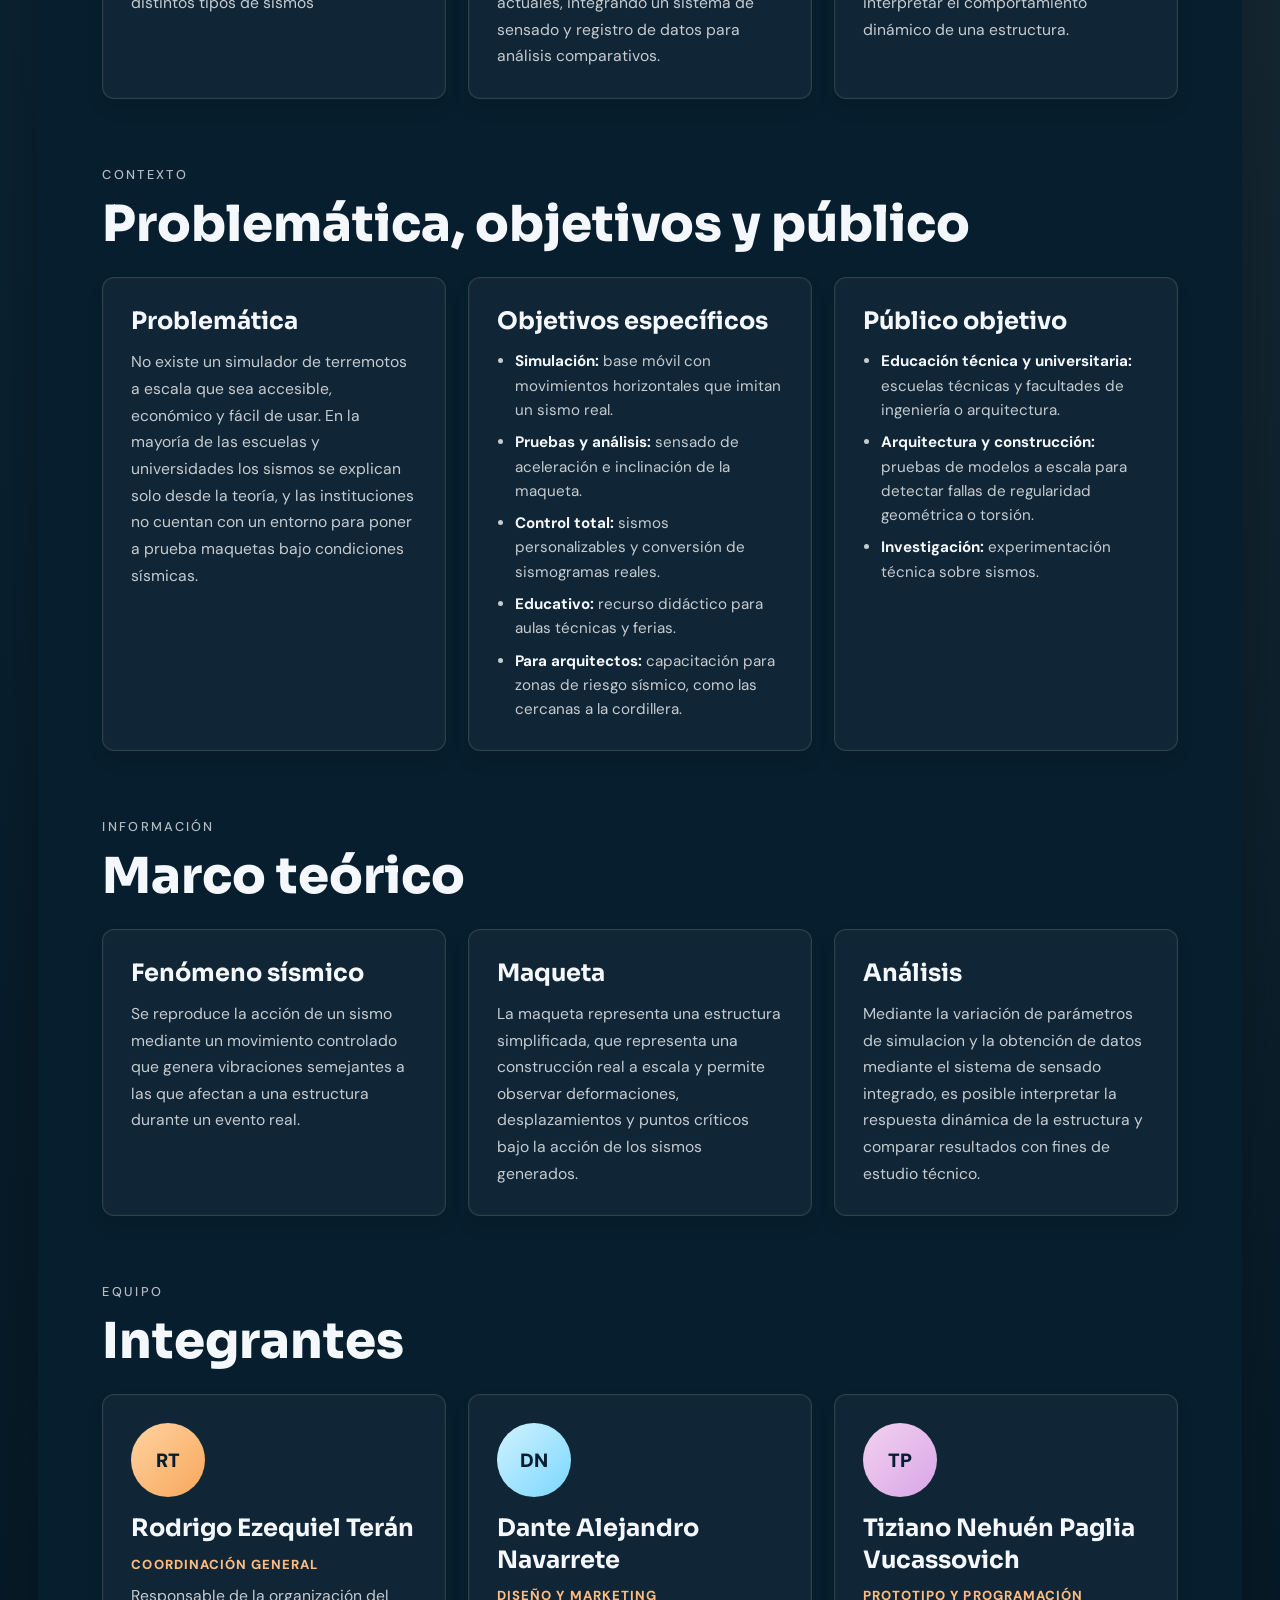
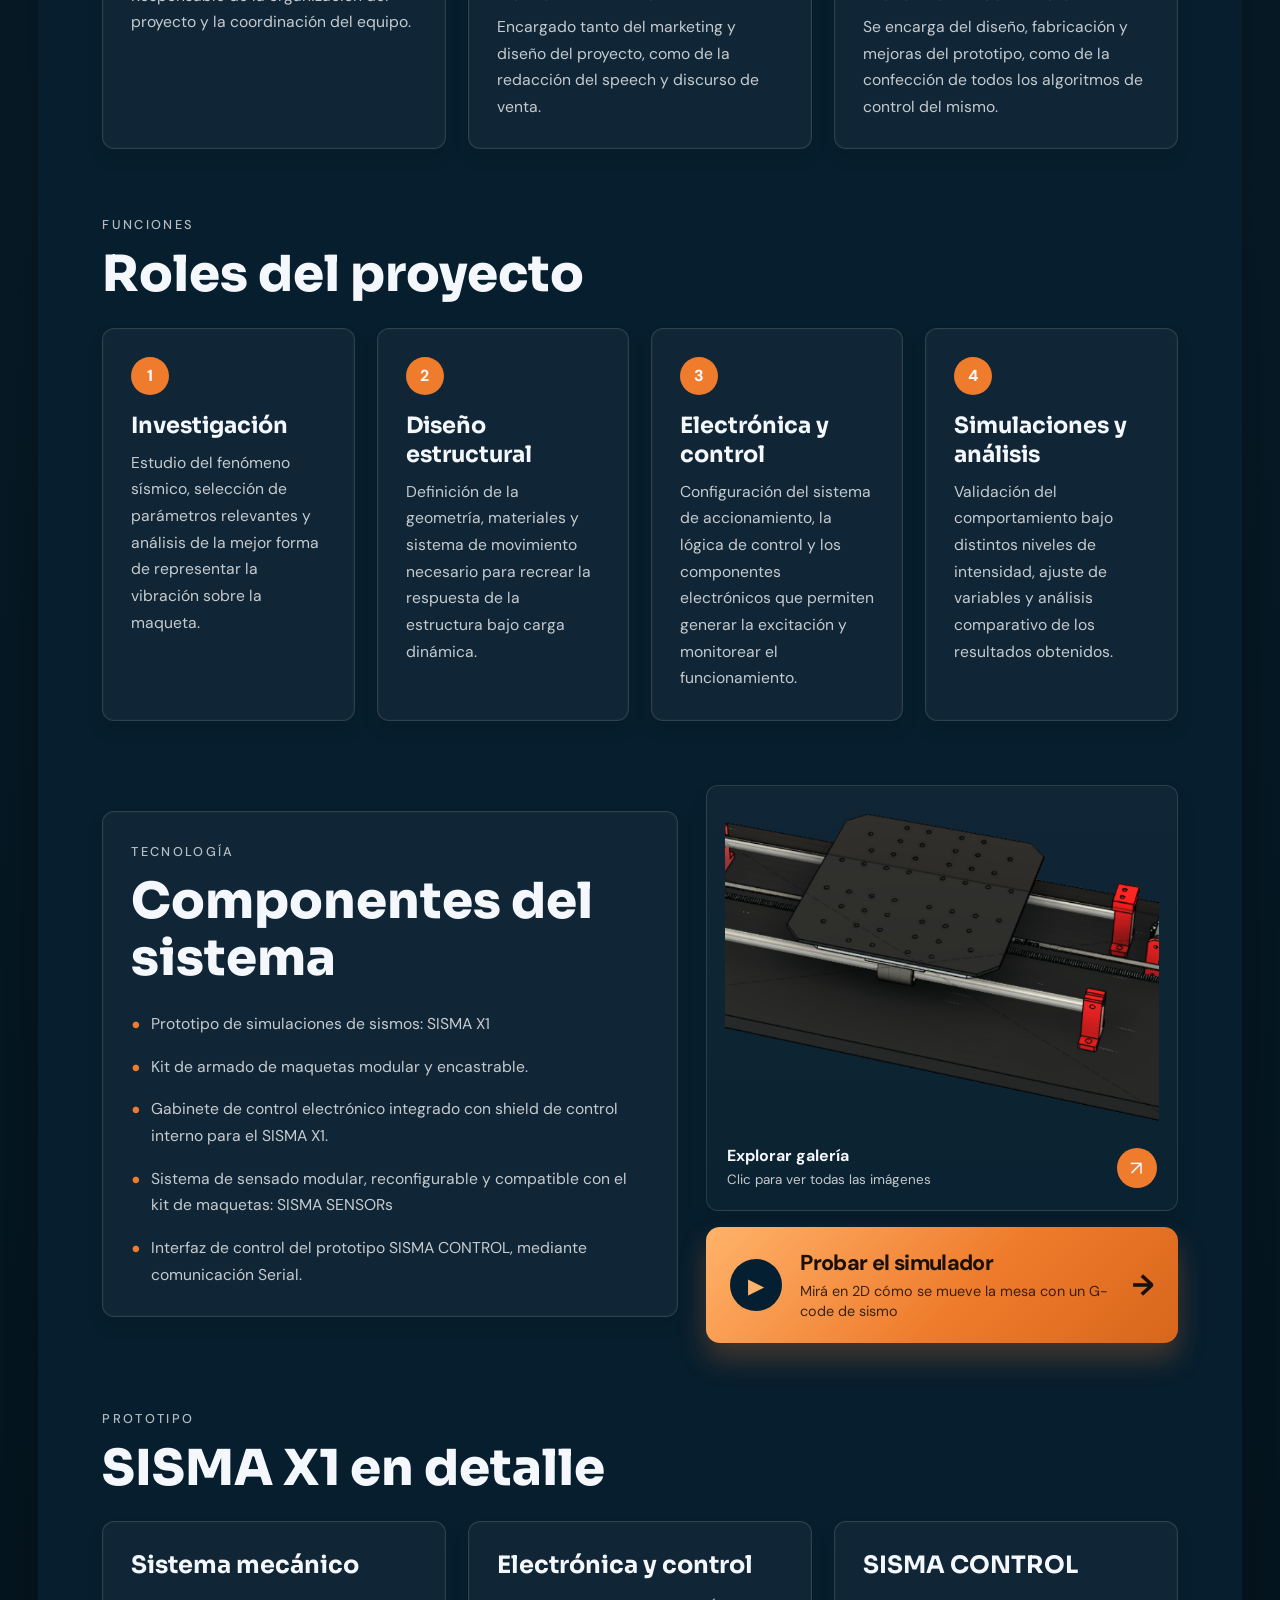
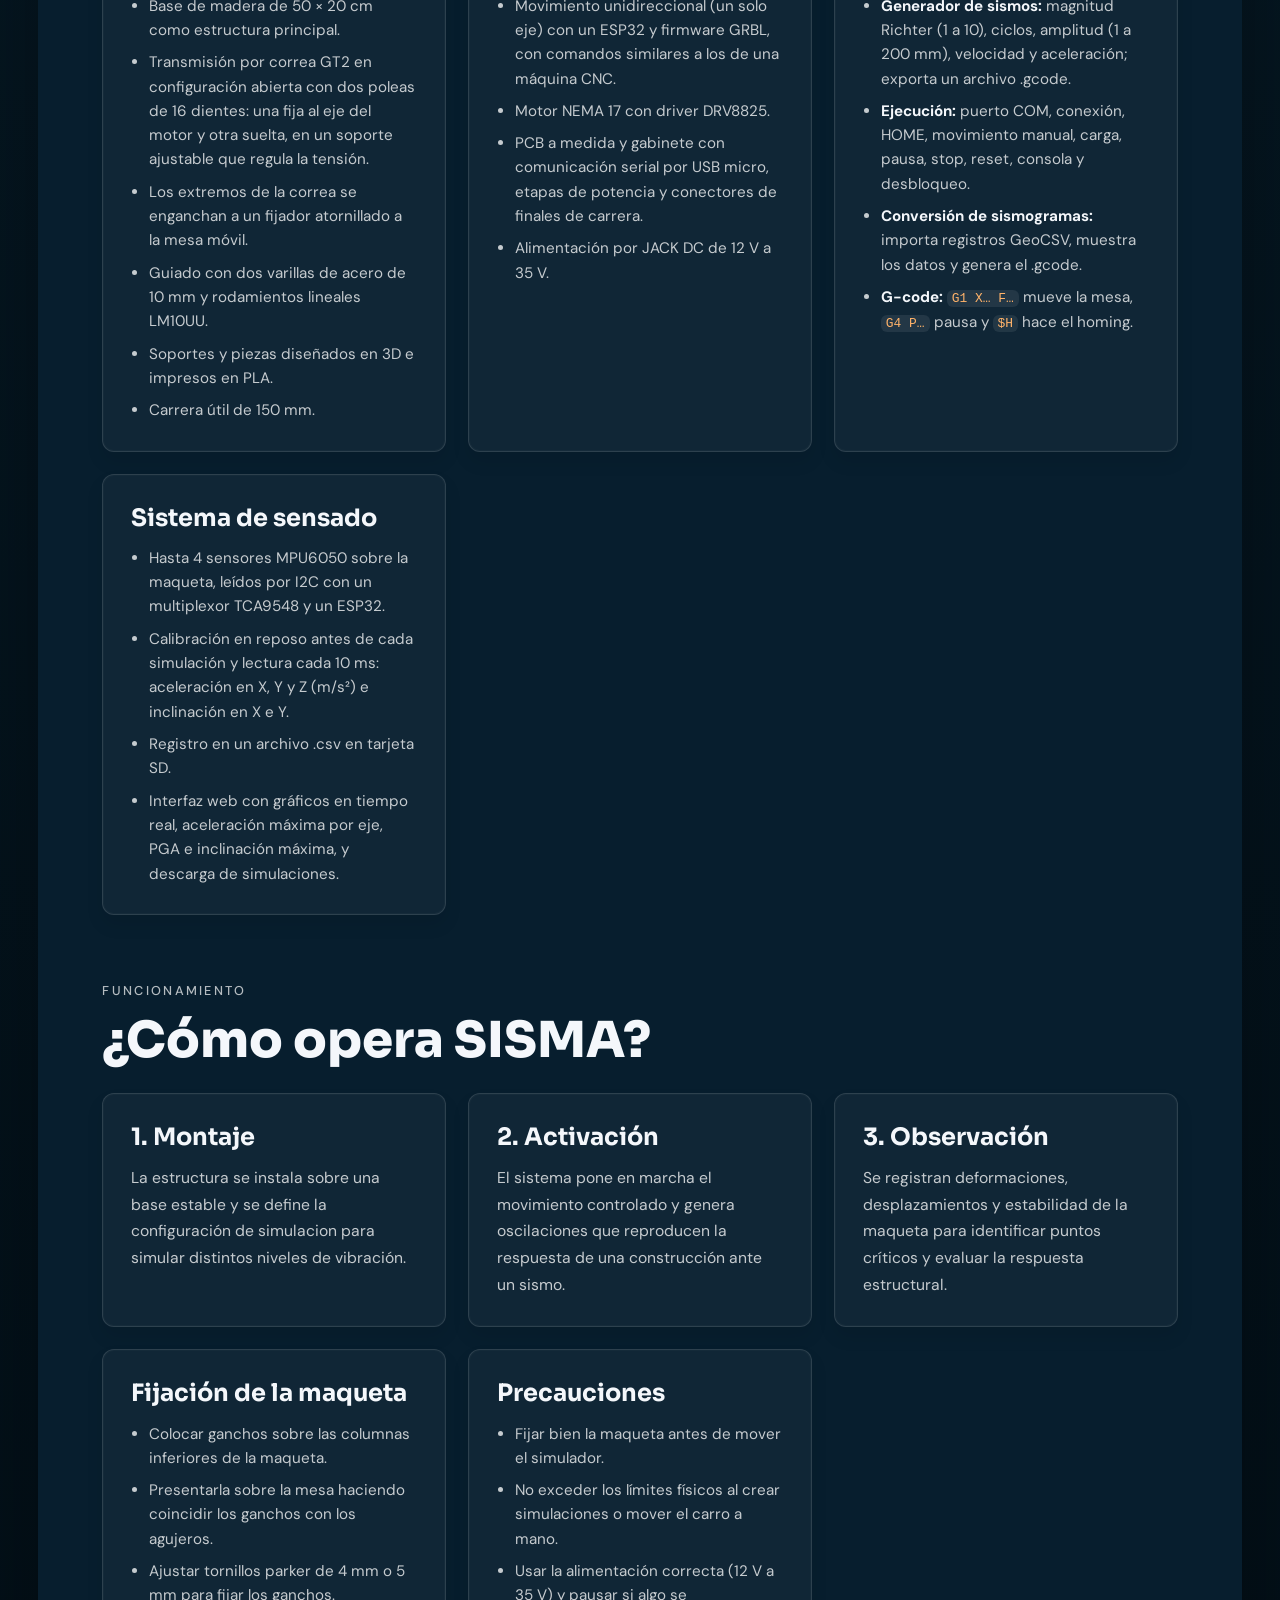
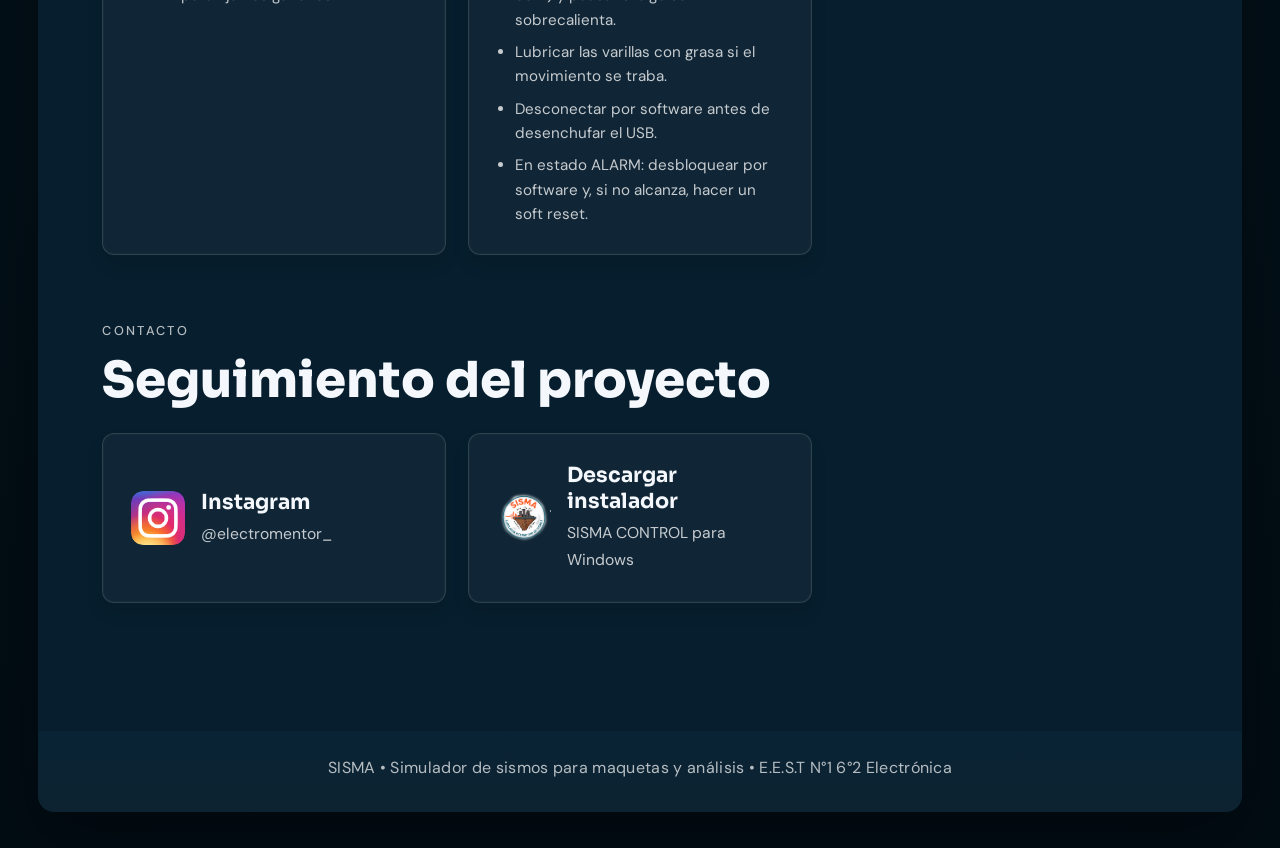
==== commit 59e0509e: "Update" ====
--- a/index.html
+++ b/index.html
@@ -79,6 +79,40 @@
                     <article class="info-card">
                         <h3>Aplicación</h3>
                         <p>Permite estudiar la reacción de la maqueta, ajustar el diseño de la estructura pudiendo ver la reaccion directa, y comparar resultados para interpretar el comportamiento dinámico de una estructura.</p>
+                    </article>
+                </div>
+            </section>
+
+            <section class="section">
+                <div class="section-head">
+                    <p class="kicker">Contexto</p>
+                    <h2>Problemática, objetivos y público</h2>
+                </div>
+
+                <div class="info-grid">
+                    <article class="info-card">
+                        <h3>Problemática</h3>
+                        <p>No existe un simulador de terremotos a escala que sea accesible, económico y fácil de usar. En la mayoría de las escuelas y universidades los sismos se explican solo desde la teoría, y las instituciones no cuentan con un entorno para poner a prueba maquetas bajo condiciones sísmicas.</p>
+                    </article>
+
+                    <article class="info-card">
+                        <h3>Objetivos específicos</h3>
+                        <ul>
+                            <li><strong>Simulación:</strong> base móvil con movimientos horizontales que imitan un sismo real.</li>
+                            <li><strong>Pruebas y análisis:</strong> sensado de aceleración e inclinación de la maqueta.</li>
+                            <li><strong>Control total:</strong> sismos personalizables y conversión de sismogramas reales.</li>
+                            <li><strong>Educativo:</strong> recurso didáctico para aulas técnicas y ferias.</li>
+                            <li><strong>Para arquitectos:</strong> capacitación para zonas de riesgo sísmico, como las cercanas a la cordillera.</li>
+                        </ul>
+                    </article>
+
+                    <article class="info-card">
+                        <h3>Público objetivo</h3>
+                        <ul>
+                            <li><strong>Educación técnica y universitaria:</strong> escuelas técnicas y facultades de ingeniería o arquitectura.</li>
+                            <li><strong>Arquitectura y construcción:</strong> pruebas de modelos a escala para detectar fallas de regularidad geométrica o torsión.</li>
+                            <li><strong>Investigación:</strong> experimentación técnica sobre sismos.</li>
+                        </ul>
                     </article>
                 </div>
             </section>
@@ -213,6 +247,57 @@
 
             <section class="section">
                 <div class="section-head">
+                    <p class="kicker">Prototipo</p>
+                    <h2>SISMA X1 en detalle</h2>
+                </div>
+
+                <div class="info-grid">
+                    <article class="info-card">
+                        <h3>Sistema mecánico</h3>
+                        <ul>
+                            <li>Base de madera de 50 × 20 cm como estructura principal.</li>
+                            <li>Transmisión por correa GT2 en configuración abierta con dos poleas de 16 dientes: una fija al eje del motor y otra suelta, en un soporte ajustable que regula la tensión.</li>
+                            <li>Los extremos de la correa se enganchan a un fijador atornillado a la mesa móvil.</li>
+                            <li>Guiado con dos varillas de acero de 10 mm y rodamientos lineales LM10UU.</li>
+                            <li>Soportes y piezas diseñados en 3D e impresos en PLA.</li>
+                            <li>Carrera útil de 150 mm.</li>
+                        </ul>
+                    </article>
+
+                    <article class="info-card">
+                        <h3>Electrónica y control</h3>
+                        <ul>
+                            <li>Movimiento unidireccional (un solo eje) con un ESP32 y firmware GRBL, con comandos similares a los de una máquina CNC.</li>
+                            <li>Motor NEMA 17 con driver DRV8825.</li>
+                            <li>PCB a medida y gabinete con comunicación serial por USB micro, etapas de potencia y conectores de finales de carrera.</li>
+                            <li>Alimentación por JACK DC de 12 V a 35 V.</li>
+                        </ul>
+                    </article>
+
+                    <article class="info-card">
+                        <h3>SISMA CONTROL</h3>
+                        <ul>
+                            <li><strong>Generador de sismos:</strong> magnitud Richter (1 a 10), ciclos, amplitud (1 a 200 mm), velocidad y aceleración; exporta un archivo .gcode.</li>
+                            <li><strong>Ejecución:</strong> puerto COM, conexión, HOME, movimiento manual, carga, pausa, stop, reset, consola y desbloqueo.</li>
+                            <li><strong>Conversión de sismogramas:</strong> importa registros GeoCSV, muestra los datos y genera el .gcode.</li>
+                            <li><strong>G-code:</strong> <code>G1 X… F…</code> mueve la mesa, <code>G4 P…</code> pausa y <code>$H</code> hace el homing.</li>
+                        </ul>
+                    </article>
+
+                    <article class="info-card">
+                        <h3>Sistema de sensado</h3>
+                        <ul>
+                            <li>Hasta 4 sensores MPU6050 sobre la maqueta, leídos por I2C con un multiplexor TCA9548 y un ESP32.</li>
+                            <li>Calibración en reposo antes de cada simulación y lectura cada 10 ms: aceleración en X, Y y Z (m/s²) e inclinación en X e Y.</li>
+                            <li>Registro en un archivo .csv en tarjeta SD.</li>
+                            <li>Interfaz web con gráficos en tiempo real, aceleración máxima por eje, PGA e inclinación máxima, y descarga de simulaciones.</li>
+                        </ul>
+                    </article>
+                </div>
+            </section>
+
+            <section class="section">
+                <div class="section-head">
                     <p class="kicker">Funcionamiento</p>
                     <h2>¿Cómo opera SISMA?</h2>
                 </div>
@@ -231,6 +316,27 @@
                     <article class="info-card">
                         <h3>3. Observación</h3>
                         <p>Se registran deformaciones, desplazamientos y estabilidad de la maqueta para identificar puntos críticos y evaluar la respuesta estructural.</p>
+                    </article>
+
+                    <article class="info-card">
+                        <h3>Fijación de la maqueta</h3>
+                        <ul>
+                            <li>Colocar ganchos sobre las columnas inferiores de la maqueta.</li>
+                            <li>Presentarla sobre la mesa haciendo coincidir los ganchos con los agujeros.</li>
+                            <li>Ajustar tornillos parker de 4 mm o 5 mm para fijar los ganchos.</li>
+                        </ul>
+                    </article>
+
+                    <article class="info-card">
+                        <h3>Precauciones</h3>
+                        <ul>
+                            <li>Fijar bien la maqueta antes de mover el simulador.</li>
+                            <li>No exceder los límites físicos al crear simulaciones o mover el carro a mano.</li>
+                            <li>Usar la alimentación correcta (12 V a 35 V) y pausar si algo se sobrecalienta.</li>
+                            <li>Lubricar las varillas con grasa si el movimiento se traba.</li>
+                            <li>Desconectar por software antes de desenchufar el USB.</li>
+                            <li>En estado ALARM: desbloquear por software y, si no alcanza, hacer un soft reset.</li>
+                        </ul>
                     </article>
                 </div>
             </section>
--- a/style.css
+++ b/style.css
@@ -424,6 +424,31 @@
     font-size: 0.98rem;
 }
 
+.info-card ul {
+    margin: 0;
+    padding-left: 18px;
+    display: grid;
+    gap: 8px;
+}
+
+.info-card li {
+    color: var(--muted);
+    line-height: 1.6;
+    font-size: 0.95rem;
+}
+
+.info-card li strong {
+    color: var(--white);
+}
+
+.info-card code {
+    padding: 1px 5px;
+    border-radius: 6px;
+    background: rgba(255, 255, 255, 0.08);
+    color: var(--orange-soft);
+    font-size: 0.85em;
+}
+
 .team-grid {
     grid-template-columns: repeat(3, minmax(0, 1fr));
 }
